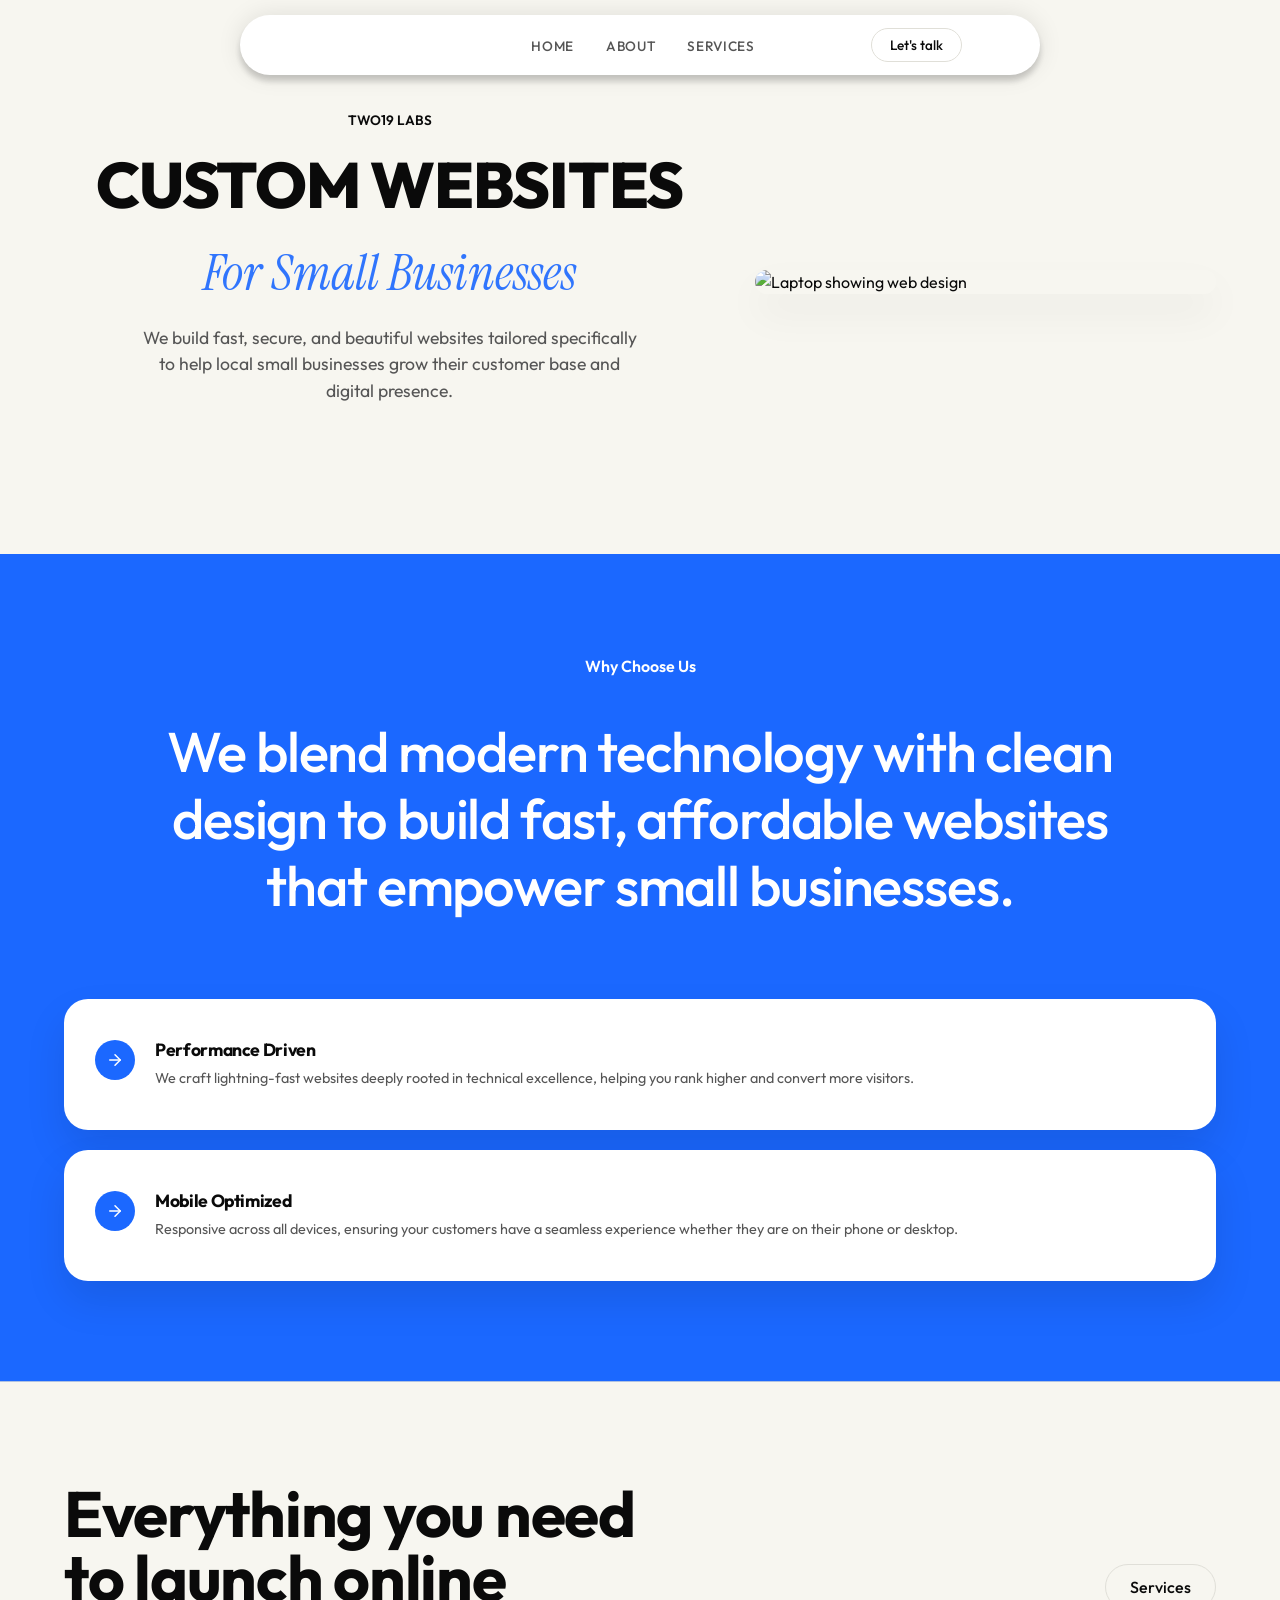
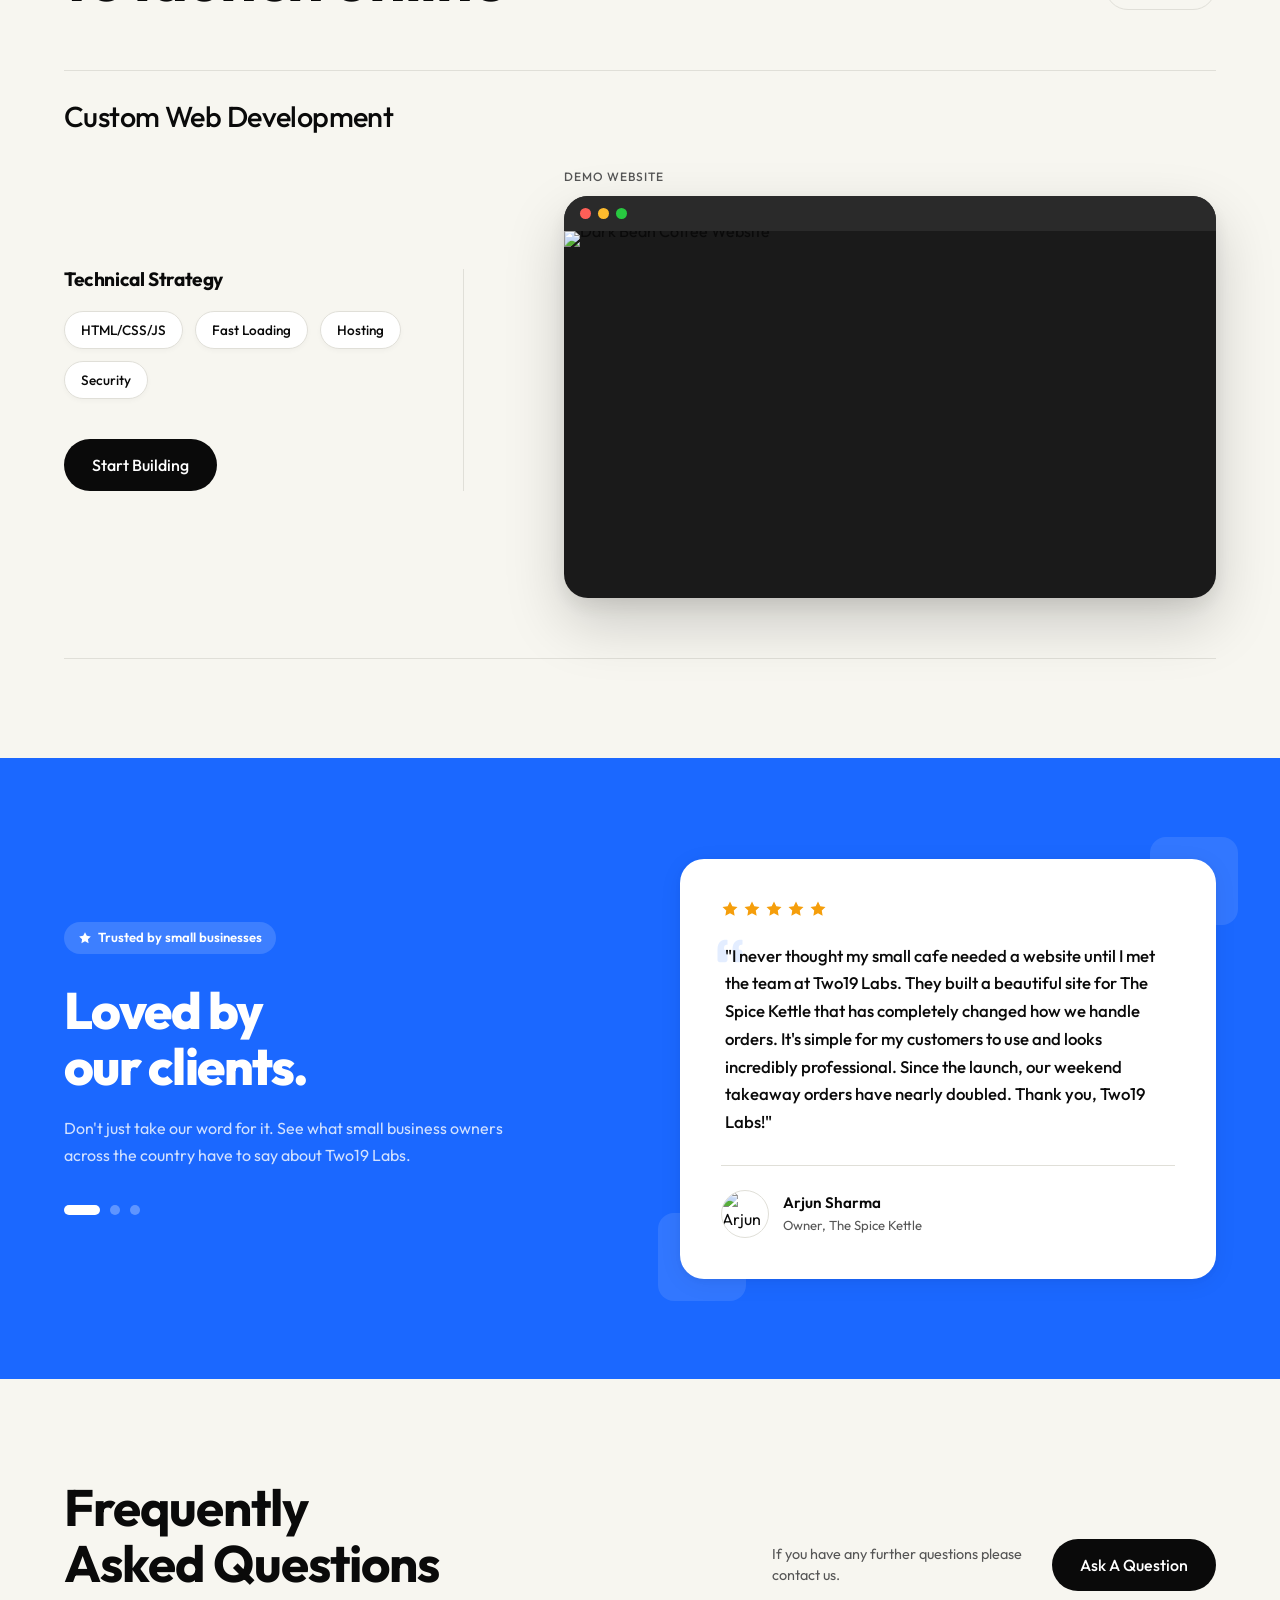
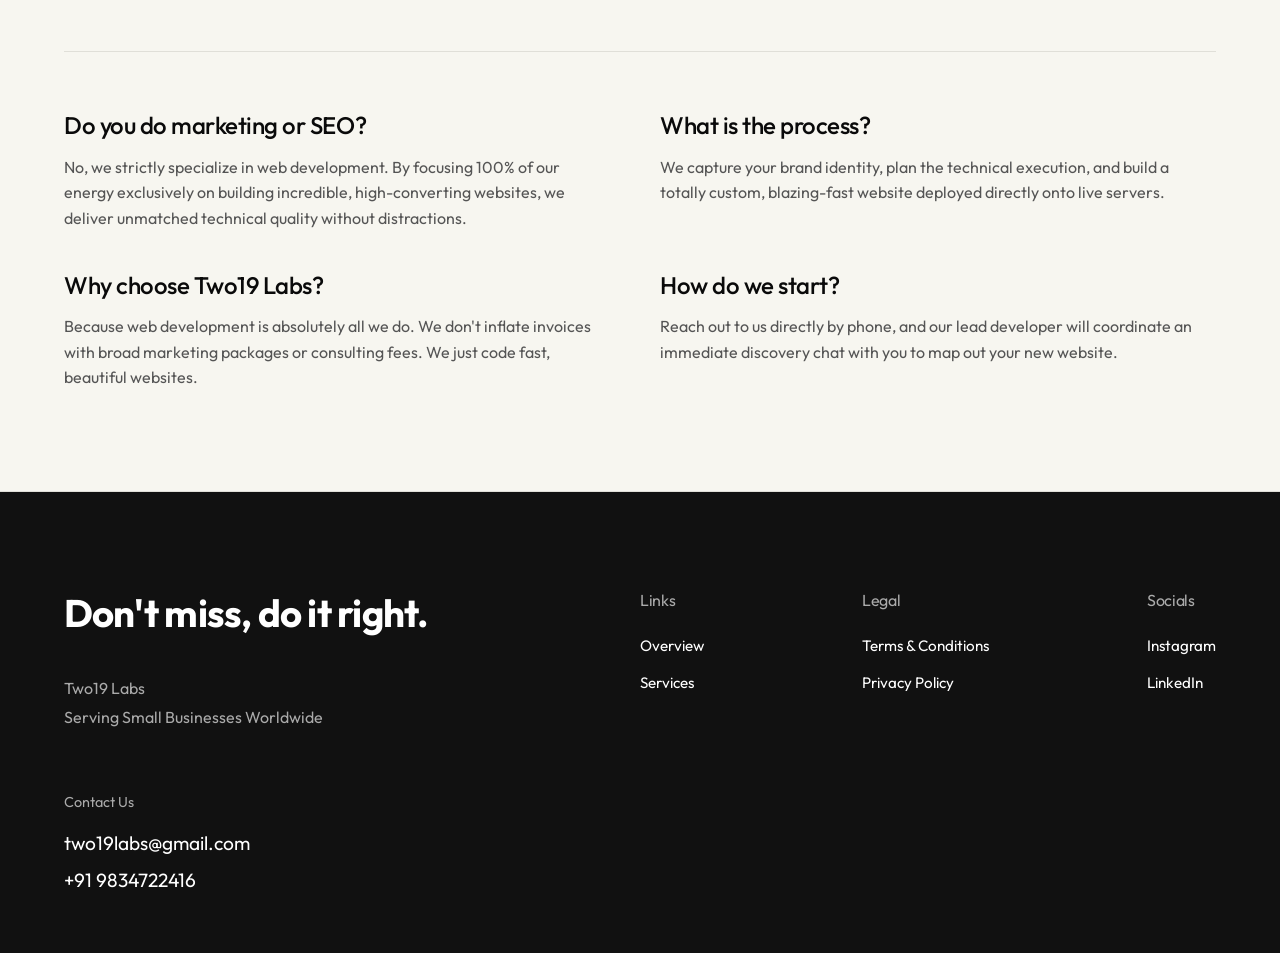
==== index.html @ 49260cd1 "Add files via upload" ====
<!DOCTYPE html>
<html lang="en">
<head>
  <meta charset="UTF-8" />
  <meta name="viewport" content="width=device-width, initial-scale=1.0" />
  <title>Two19 Labs | Web Development for Small Businesses</title>
  <meta name="description" content="We build fast, secure, and beautiful websites specifically tailored to help small businesses grow their digital presence." />
  
  <link rel="preconnect" href="https://fonts.googleapis.com">
  <link rel="preconnect" href="https://fonts.gstatic.com" crossorigin>
  <link href="https://fonts.googleapis.com/css2?family=Instrument+Serif:ital@0;1&family=Inter:wght@400;500;600&family=Outfit:wght@300;400;500;700;800&display=swap" rel="stylesheet">
  
  <link rel="icon" type="image/png" href="images/header.png" />
  <link rel="stylesheet" href="style.css?v=1.2" />
</head>
<body>

  <!-- SVG filter for liquid glass distortion -->
  <svg style="display:none" aria-hidden="true">
    <filter id="glass-distortion" x="0%" y="0%" width="100%" height="100%" filterUnits="objectBoundingBox">
      <feTurbulence type="fractalNoise" baseFrequency="0.001 0.005" numOctaves="1" seed="17" result="turbulence"/>
      <feComponentTransfer in="turbulence" result="mapped">
        <feFuncR type="gamma" amplitude="1" exponent="10" offset="0.5"/>
        <feFuncG type="gamma" amplitude="0" exponent="1" offset="0"/>
        <feFuncB type="gamma" amplitude="0" exponent="1" offset="0.5"/>
      </feComponentTransfer>
      <feGaussianBlur in="turbulence" stdDeviation="3" result="softMap"/>
      <feSpecularLighting in="softMap" surfaceScale="5" specularConstant="1" specularExponent="100" lightingColor="white" result="specLight">
        <fePointLight x="-200" y="-200" z="300"/>
      </feSpecularLighting>
      <feComposite in="specLight" operator="arithmetic" k1="0" k2="1" k3="1" k4="0" result="litImage"/>
      <feDisplacementMap in="SourceGraphic" in2="softMap" scale="200" xChannelSelector="R" yChannelSelector="G"/>
    </filter>
  </svg>

  <nav class="navbar">
    <!-- Liquid glass layers -->
    <div class="glass-blur-layer"></div>
    <div class="glass-tint-layer"></div>
    <div class="glass-highlight-layer"></div>
    <div class="nav-container">
      <a href="#home" class="logo-img-wrap" aria-label="Two19 Labs">
        <img src="images/logo.png" alt="Two19 Labs" class="logo-img" />
      </a>
      <ul class="nav-links">
        <li><a href="#home">HOME</a></li>
        <li><a href="#about">ABOUT</a></li>
        <li><a href="#services">SERVICES</a></li>
      </ul>
      <div class="desktop-cta">
        <a href="tel:9834722416" class="btn btn-outline nav-btn">Let's talk</a>
      </div>
      <button class="hamburger" aria-label="Open menu" aria-expanded="false">
        <span></span><span></span><span></span>
      </button>
    </div>
  </nav>

  <!-- Mobile menu overlay -->
  <div class="mobile-menu" id="mobileMenu">
    <button class="mobile-menu-close" aria-label="Close menu">&times;</button>
    <ul>
      <li><a href="#home">Home</a></li>
      <li><a href="#about">About</a></li>
      <li><a href="#services">Services</a></li>
      <li><a href="tel:9834722416">Let's talk</a></li>
    </ul>
  </div>
  <div class="mobile-menu-backdrop" id="mobileMenuBackdrop"></div>

  <main style="padding-top: 50px;">
    <!-- HERO SECTION -->
    <section class="hero" id="home">
      <div class="hero-left">
        <span class="eyebrow">Two19 Labs</span>
        <h1 class="hero-title">
          <span class="title-bold">Custom Websites</span><br />
          <span class="title-serif">For Small Businesses</span>
        </h1>
        <p class="hero-description">We build fast, secure, and beautiful websites tailored specifically to help local small businesses grow their customer base and digital presence.</p>
      </div>
      <div class="hero-right">
        <div class="hero-image-grid">
          <img src="images/hero_laptop_mockup.png" alt="Laptop showing web design" class="img-top fade-in delay-1" />
        </div>
      </div>
    </section>

    <!-- WHY CHOOSE US -->
    <section class="why-choose-us" id="about">
      <div class="wcu-top">
        <span class="section-label">Why Choose Us</span>
      </div>
      <h2 class="wcu-title fade-in">We blend modern technology with clean design to build fast, affordable websites that empower small businesses.</h2>
      
      <div class="wcu-content">
          <div class="wcu-features">
            <div class="feature-card fade-in delay-2">
              <div class="feature-icon"><svg width="18" height="18" viewBox="0 0 24 24" fill="none" xmlns="http://www.w3.org/2000/svg"><path d="M5 12H19" stroke="white" stroke-width="2" stroke-linecap="round" stroke-linejoin="round"/><path d="M12 5L19 12L12 19" stroke="white" stroke-width="2" stroke-linecap="round" stroke-linejoin="round"/></svg></div>
              <div class="feature-text">
                <h4>Performance Driven</h4>
                <p>We craft lightning-fast websites deeply rooted in technical excellence, helping you rank higher and convert more visitors.</p>
              </div>
            </div>
            <div class="feature-card fade-in delay-3">
              <div class="feature-icon"><svg width="18" height="18" viewBox="0 0 24 24" fill="none" xmlns="http://www.w3.org/2000/svg"><path d="M5 12H19" stroke="white" stroke-width="2" stroke-linecap="round" stroke-linejoin="round"/><path d="M12 5L19 12L12 19" stroke="white" stroke-width="2" stroke-linecap="round" stroke-linejoin="round"/></svg></div>
              <div class="feature-text">
                <h4>Mobile Optimized</h4>
                <p>Responsive across all devices, ensuring your customers have a seamless experience whether they are on their phone or desktop.</p>
              </div>
            </div>
          </div>
        </div>
    </section>

    <!-- SERVICES -->
    <section class="services" id="services">
      <div class="services-header">
        <h2 class="services-title">Everything you need<br>to launch online</h2>
        <a href="#services" class="btn btn-outline">Services</a>
      </div>
      <div class="services-accordion">
        
        <div class="accordion-item active fade-in delay-1">
          <div class="accordion-header">
            <h3>Custom Web Development</h3>
          </div>
          <div class="accordion-content">
            <div class="accordion-details">
              <h4>Technical Strategy</h4>
              <div class="accordion-tags">
                <span class="tag">HTML/CSS/JS</span>
                <span class="tag">Fast Loading</span>
                <span class="tag">Hosting</span>
                <span class="tag">Security</span>
              </div>
              <a href="tel:9834722416" class="btn btn-dark">Start Building</a>
            </div>
            <div class="accordion-image mockup-container">
              <span class="demo-label">Demo Website</span>
              <a href="https://darkbeancoffee.vercel.app" target="_blank" rel="noopener noreferrer" class="mac-mockup-link">
                <div class="mac-mockup">
                  <div class="mac-topbar">
                    <span class="mac-dot red"></span>
                    <span class="mac-dot yellow"></span>
                    <span class="mac-dot green"></span>
                  </div>
                  <div class="mac-screen">
                    <img src="images/dark-bean-screenshot.png" alt="Dark Bean Coffee Website" />
                  </div>
                </div>
              </a>
            </div>
          </div>
        </div>

      </div>
    </section>

    <!-- TESTIMONIALS -->
    <section class="testimonials" id="testimonials">
      <div class="testimonials-inner">
        <!-- Left: heading + dots -->
        <div class="test-left fade-in">
          <span class="test-badge">
            <svg width="14" height="14" viewBox="0 0 24 24" fill="white" xmlns="http://www.w3.org/2000/svg"><path d="M12 2L15.09 8.26L22 9.27L17 14.14L18.18 21.02L12 17.77L5.82 21.02L7 14.14L2 9.27L8.91 8.26L12 2Z"/></svg>
            Trusted by small businesses
          </span>
          <h2 class="test-main-title">Loved by<br>our clients.</h2>
          <p class="test-subtitle">Don't just take our word for it. See what small business owners across the country have to say about Two19 Labs.</p>
          <div class="test-dots" id="testDots"></div>
        </div>
        <!-- Right: animated cards -->
        <div class="test-right">
          <div id="testCards"></div>
          <div class="test-deco test-deco-bl"></div>
          <div class="test-deco test-deco-tr"></div>
        </div>
      </div>
    </section>


    <!-- FAQ -->
    <section class="faq" id="pages">
      <div class="faq-header">
        <h2 class="faq-title">Frequently<br>Asked Questions</h2>
        <div class="faq-right">
          <p>If you have any further questions please contact us.</p>
          <a href="tel:9834722416" class="btn btn-dark">Ask A Question</a>
        </div>
      </div>
      
      <div class="faq-grid">
        <div class="faq-item fade-in delay-1">
          <h4>Do you do marketing or SEO?</h4>
          <p>No, we strictly specialize in web development. By focusing 100% of our energy exclusively on building incredible, high-converting websites, we deliver unmatched technical quality without distractions.</p>
        </div>
        <div class="faq-item fade-in delay-2">
          <h4>What is the process?</h4>
          <p>We capture your brand identity, plan the technical execution, and build a totally custom, blazing-fast website deployed directly onto live servers.</p>
        </div>
        <div class="faq-item fade-in delay-3">
          <h4>Why choose Two19 Labs?</h4>
          <p>Because web development is absolutely all we do. We don't inflate invoices with broad marketing packages or consulting fees. We just code fast, beautiful websites.</p>
        </div>
        <div class="faq-item fade-in delay-4">
          <h4>How do we start?</h4>
          <p>Reach out to us directly by phone, and our lead developer will coordinate an immediate discovery chat with you to map out your new website.</p>
        </div>
      </div>
    </section>

  </main>

  <footer id="contact">
    <div class="footer-container">
      <div class="footer-left">
        <h2>Don't miss, do it right.</h2>
        <address>
          Two19 Labs<br>
          Serving Small Businesses Worldwide
        </address>
        <div class="footer-contact-info">
          <p>Contact Us</p>
          <a href="mailto:two19labs@gmail.com">two19labs@gmail.com</a>
          <a href="tel:+919834722416">+91 9834722416</a>
        </div>
      </div>
      <div class="footer-right">
        <div class="footer-col">
          <h4>Links</h4>
          <ul>
            <li><a href="index.html#home">Overview</a></li>
            <li><a href="index.html#services">Services</a></li>
          </ul>
        </div>
        <div class="footer-col">
          <h4>Legal</h4>
          <ul>
             <li><a href="terms.html">Terms &amp; Conditions</a></li>
             <li><a href="privacy.html">Privacy Policy</a></li>
          </ul>
        </div>
        <div class="footer-col">
          <h4>Socials</h4>
          <ul>
             <li><a href="#">Instagram</a></li>
             <li><a href="#">LinkedIn</a></li>
          </ul>
        </div>
      </div>
    </div>
  </footer>

  <script src="script.js"></script>
</body>
</html>
---- style.css ----
:root {
  --bg-color: #f7f6f0;
  --text-dark: #0a0a0a;
  --text-gray: #555555;
  --accent-blue: #1b68ff;
  --accent-blue-hover: #0d56e0;
  --border-color: #e0dfd8;
  --white: #ffffff;
  
  --font-body: 'Outfit', sans-serif;
  --font-heading: 'Outfit', sans-serif;
  --font-serif: 'Instrument Serif', serif;
  
  --radius-sm: 8px;
  --radius-md: 16px;
  --radius-lg: 24px;
  --radius-pill: 100px;
  
  --transition: all 0.3s cubic-bezier(0.4, 0, 0.2, 1);
}

* { margin: 0; padding: 0; box-sizing: border-box; }

html {
  scroll-behavior: smooth;
  overflow-x: hidden;
}

body {
  font-family: var(--font-body);
  background-color: var(--bg-color);
  color: var(--text-dark);
  line-height: 1.5;
  overflow-x: hidden;
}

/* ================= TYPOGRAPHY ================= */
h1, h2, h3, h4, .title-bold {
  font-family: var(--font-heading);
  font-weight: 700;
  line-height: 1.1;
  letter-spacing: -0.02em;
}
.title-bold { font-weight: 800; }
.title-serif {
  font-family: var(--font-serif);
  font-weight: 400;
  font-style: italic;
  font-size: 1.1em;
  letter-spacing: 0;
  opacity: 0.9;
}

/* ================= LAYOUT ================= */
.container, section, nav {
  max-width: 1400px;
  margin: 0 auto;
  padding: 0 5%;
}
section {
  padding-top: 100px;
  padding-bottom: 100px;
}

/* ================= BUTTONS & PILLS ================= */
a { text-decoration: none; color: inherit; transition: var(--transition); }
button, .btn {
  display: inline-flex;
  align-items: center;
  justify-content: center;
  font-family: var(--font-body);
  font-weight: 500;
  cursor: pointer;
  transition: var(--transition);
  border: none;
  border-radius: var(--radius-pill);
  gap: 8px;
}
.btn-outline {
  border: 1px solid var(--border-color);
  padding: 10px 24px;
  background: transparent;
}
.btn-outline:hover { border-color: var(--text-dark); }

.btn-outline.nav-btn {
  padding: 6px 18px;
  font-size: 0.85rem;
}

.btn-outline-white {
  border: 1px solid rgba(255,255,255,0.3);
  padding: 10px 24px;
  color: var(--white);
  background: transparent;
}
.btn-outline-white:hover { border-color: var(--white); background: rgba(255,255,255,0.1); }

.btn-dark {
  background: var(--text-dark);
  color: var(--white);
  padding: 14px 28px;
}
.btn-dark:hover { background: #333; transform: translateY(-2px); }

.btn-white {
  background: var(--white);
  color: var(--text-dark);
  padding: 16px 32px;
  font-weight: 600;
}
.btn-white:hover { transform: translateY(-2px); box-shadow: 0 10px 20px rgba(0,0,0,0.1); }

.btn-white-pill {
  background: var(--white);
  color: var(--text-dark);
  padding: 8px 20px;
  font-size: 0.85rem;
  border-radius: var(--radius-pill);
  display: inline-block;
  margin-bottom: 20px;
}

.btn-circle {
  width: 120px;
  height: 120px;
  border-radius: 50%;
  background: var(--text-dark);
  color: var(--white);
  text-align: center;
  line-height: 1.2;
  font-family: var(--font-heading);
  font-weight: 600;
  display: flex;
  align-items: center;
  justify-content: center;
  text-transform: uppercase;
  font-size: 0.9rem;
}
.btn-circle:hover { background: var(--accent-blue); transform: scale(1.05); }

.tag {
  display: inline-block;
  padding: 8px 20px;
  border: 1px solid var(--border-color);
  border-radius: var(--radius-pill);
  font-size: 0.85rem;
  color: var(--text-gray);
}
.tag.active {
  background: var(--accent-blue);
  color: var(--white);
  border-color: var(--accent-blue);
}
.btn-small { padding: 6px 16px; font-size: 0.85rem; }
.full-width { width: 100%; }

/* ================= HEADER / NAV ================= */
.navbar {
  position: fixed;
  top: 15px;
  left: 50%;
  transform: translateX(-50%);
  width: 95%;
  max-width: 800px;
  z-index: 100;
  border-radius: var(--radius-pill);
  overflow: hidden;
  box-shadow: 0 6px 6px rgba(0, 0, 0, 0.18), 0 0 24px rgba(0, 0, 0, 0.10);
  transition: box-shadow 0.3s ease, transform 0.3s ease;
}
.navbar:hover {
  box-shadow: 0 10px 14px rgba(0, 0, 0, 0.22), 0 0 30px rgba(0, 0, 0, 0.13);
}

.glass-blur-layer,
.glass-tint-layer,
.glass-highlight-layer { display: none; }

.navbar {
  background: #ffffff;
}

.nav-container {
  position: relative;
  z-index: 3;
  display: flex;
  justify-content: space-between;
  align-items: center;
  height: 60px;
  padding: 0 14px 0 14px;
}
.nav-links {
  display: flex;
  list-style: none;
  gap: 32px;
  flex: 0 0 auto;
  margin: 0 auto;
  white-space: nowrap;
}
.nav-links a {
  font-size: 0.85rem;
  font-weight: 500;
  text-transform: uppercase;
  letter-spacing: 0.05em;
  color: var(--text-gray);
  transition: color 0.3s ease;
}
.nav-links a:hover { color: var(--text-dark); }

.desktop-cta {
  display: flex;
  flex: 0 0 auto;
  align-items: center;
}

/* ---- Logo Image (top-left) ---- */
.logo-img-wrap {
  display: flex;
  align-items: center;
  flex: 0 0 auto;
  text-decoration: none;
}
.logo-img {
  height: 110px;
  width: auto;
  display: block;
  object-fit: contain;
}

/* ---- Text Logo Mark (unused, kept for reference) ---- */
.logo-text-mark {
  display: inline-flex;
  align-items: center;
  gap: 0;
  text-decoration: none;
  font-family: 'Outfit', sans-serif;
  font-size: 1.35rem;
  font-weight: 400;
  letter-spacing: 0em;
  line-height: 1;
  user-select: none;
  flex-shrink: 0;
  transition: opacity 0.2s ease;
}
.logo-text-mark:hover { opacity: 0.75; }

.ltm-bracket {
  color: #111;
  font-weight: 300;
  font-size: 1em;
  opacity: 0.85;
  letter-spacing: 0;
}

.ltm-word {
  color: #0d0d0d;
  font-weight: 500;
  font-size: 1em;
}
.ltm-space-r { margin-right: 0.18em; }
.ltm-space-l { margin-left: 0.18em; }

/* "19" container — needs relative for the dot */
.ltm-num {
  position: relative;
  display: inline-flex;
  align-items: center;
  font-weight: 700;
  font-size: 1em;
  color: #0d0d0d;
}

/* "9" with blue→indigo gradient, matching the original */
.ltm-nine {
  background: linear-gradient(180deg, #40b3ff 0%, #4e72f5 50%, #6040e8 100%);
  -webkit-background-clip: text;
  -webkit-text-fill-color: transparent;
  background-clip: text;
  font-weight: 700;
}

/* Small bright-blue square dot, top-right of the 9 */
.ltm-dot {
  position: absolute;
  top: 0.05em;
  right: -0.42em;
  width: 0.22em;
  height: 0.22em;
  background: #3ab4ff;
  border-radius: 1px;
  display: block;
  flex-shrink: 0;
}

.hamburger {
  display: none;
  background: none;
  border: none;
  cursor: pointer;
  padding: 10px;
  z-index: 10;
}

/* ================= HERO ================= */
.hero {
  display: flex;
  flex-direction: column;
  padding-top: 60px;
}
@media (min-width: 900px) {
  .hero { flex-direction: row; align-items: center; justify-content: space-between; }
  .hero-left { width: 60%; padding-right: 40px; margin-top: 0; display: flex; flex-direction: column; align-items: center; text-align: center; }
  .hero-right { width: 40%; position: relative; }
}
.eyebrow {
  font-family: var(--font-heading);
  text-transform: uppercase;
  font-weight: 600;
  font-size: 0.85rem;
  margin-bottom: 20px;
  display: block;
}
.hero-title {
  display: inline-flex;
  flex-direction: column;
  align-items: center;
  margin-bottom: 25px;
  line-height: 1.05;
}
.hero-title .title-bold {
  font-family: var(--font-heading);
  font-weight: 800;
  font-size: clamp(2.5rem, 5vw, 4.2rem);
  text-transform: uppercase;
  color: var(--text-dark);
}
.hero-title .title-serif {
  font-family: var(--font-serif);
  font-weight: 400;
  font-style: italic;
  font-size: clamp(2rem, 4vw, 3.5rem);
  color: var(--accent-blue);
}
.hero-description {
  font-size: 1.1rem;
  color: var(--text-gray);
  max-width: 500px;
  margin: 0 auto 50px auto;
  text-align: center;
}
.hero-bottom-left {
  position: relative;
}
.hero-tags {
  display: flex;
  flex-wrap: wrap;
  gap: 12px;
  max-width: 500px;
}
.hero-left { position: relative; }
.hero-left .btn-circle {
  position: absolute;
  right: 10%;
  top: 40%;
}
.hero-image-grid {
  display: flex;
  flex-direction: column;
  gap: 20px;
  height: 100%;
}
.hero-image-grid img {
  width: 100%;
  border-radius: var(--radius-lg);
  object-fit: cover;
  box-shadow: 0 20px 40px rgba(0,0,0,0.05);
}

/* ================= WHY CHOOSE US ================= */
.why-choose-us {
  display: flex;
  flex-direction: column;
  background: var(--accent-blue);
  color: var(--white);
  box-shadow: 0 0 0 100vmax var(--accent-blue);
  clip-path: inset(0 -100vmax);
  border-top: none;
}
.wcu-top { margin-bottom: 40px; text-align: center; }
.section-label {
  font-family: var(--font-heading);
  font-weight: 600;
}
.wcu-title {
  font-size: clamp(2rem, 4.5vw, 3.5rem);
  font-family: var(--font-heading);
  font-weight: 500;
  max-width: 1000px;
  margin: 0 auto 80px auto;
  text-align: center;
  line-height: 1.2;
}
.wcu-content {
  display: flex;
  flex-direction: column;
  gap: 40px;
}
@media (min-width: 900px) {
  .wcu-content { display: block; }
  .wcu-features { display: grid; grid-template-columns: 1fr 1fr; gap: 40px; }
}

.wcu-features {
  display: flex;
  flex-direction: column;
  gap: 20px;
}
.feature-card {
  background: var(--white);
  color: var(--text-dark);
  padding: 40px 30px;
  border-radius: var(--radius-lg);
  border: 1px solid transparent;
  display: flex;
  align-items: flex-start;
  gap: 20px;
  box-shadow: 0 20px 40px rgba(0,0,0,0.1);
}
.feature-icon {
  background: var(--accent-blue);
  width: 40px; height: 40px;
  border-radius: 50%;
  display: flex; align-items: center; justify-content: center;
  flex-shrink: 0;
}
.feature-text h4 { font-size: 1.1rem; margin-bottom: 8px; }
.feature-text p { color: var(--text-gray); font-size: 0.9rem; }

/* ================= SERVICES ================= */
.services {
  background: var(--bg-color);
  color: var(--text-dark);
  padding: 100px 5%;
  border-top: 1px solid var(--border-color);
}
.services-header {
  display: flex; justify-content: space-between; align-items: flex-end;
  margin-bottom: 60px;
}
.services-title { font-size: clamp(2.5rem, 5vw, 4rem); line-height: 1; }
.services-accordion {
  border-top: 1px solid var(--border-color);
}
.accordion-item {
  border-bottom: 1px solid var(--border-color);
}
.accordion-header {
  display: flex; justify-content: space-between; align-items: center;
  padding: 30px 0;
  cursor: pointer;
}
.accordion-header h3 { font-size: 1.8rem; font-weight: 500; }
.accordion-content {
  display: none;
  padding-bottom: 90px;
}
.accordion-item.active .accordion-content {
  display: flex;
  flex-direction: column;
  gap: 40px;
  animation: slideDown 0.4s ease-out forwards;
}
/* Custom Web Dev Grid Layout */
@media (min-width: 900px) {
  .accordion-item.active .accordion-content { 
    display: grid !important;
    grid-template-columns: 400px 1fr !important;
    gap: 100px;
    align-items: center;
    padding-bottom: 60px;
  }
  .accordion-details { width: 100%; border-right: 1px solid var(--border-color); padding-right: 40px; }
  .accordion-image { width: 100%; }
  .accordion-image.mockup-container { width: 100%; }
}
.accordion-details h4 { font-size: 1.2rem; margin-bottom: 20px; }
.accordion-tags { display: flex; flex-wrap: wrap; gap: 12px; margin-bottom: 40px; }
.accordion-tags .tag { 
  border-color: var(--border-color); 
  color: var(--text-dark); 
  padding: 8px 16px;
  background: white;
  border-radius: 100px;
  font-weight: 500;
  box-shadow: 0 2px 5px rgba(0,0,0,0.03);
}

.demo-label {
  display: inline-block;
  font-family: 'Outfit', sans-serif;
  font-size: 0.75rem;
  font-weight: 500;
  letter-spacing: 0.08em;
  text-transform: uppercase;
  color: var(--text-gray);
  margin-bottom: 10px;
}

/* Mac Mockup */
.mockup-container {
  width: 100%;
}
.mac-mockup {
  border-radius: var(--radius-lg);
  overflow: hidden;
  box-shadow: 0 25px 60px rgba(0,0,0,0.18), 0 8px 20px rgba(0,0,0,0.08);
  background: #1a1a1a;
  width: 100%;
  max-width: 800px;
}
.mac-topbar {
  display: flex;
  align-items: center;
  gap: 7px;
  padding: 12px 16px;
  background: #2a2a2a;
}
.mac-dot {
  width: 11px;
  height: 11px;
  border-radius: 50%;
}
.mac-dot.red { background: #ff5f57; }
.mac-dot.yellow { background: #febc2e; }
.mac-dot.green { background: #28c840; }
.mac-screen {
  width: 100%;
  line-height: 0;
  aspect-ratio: 16 / 9;
  overflow: hidden;
}
.mac-screen img {
  width: 100%;
  height: 100%;
  display: block;
  object-fit: cover;
  object-position: top center;
  transition: transform 0.6s ease;
}
.mac-mockup-link {
  display: block;
  text-decoration: none;
  width: 100%;
}
.mac-mockup-link:hover .mac-screen img {
  transform: scale(1.03);
}
.mac-mockup-link:hover .mac-mockup {
  box-shadow: 0 30px 70px rgba(0,0,0,0.25), 0 10px 25px rgba(0,0,0,0.12);
}

.accordion-img-caption { flex: 1; font-size: 0.95rem; opacity: 1; line-height: 1.6; }
.accordion-img-caption h5 { font-size: 0.85rem; text-transform: uppercase; letter-spacing: 0.1em; margin-bottom: 10px; color: var(--text-gray); }

/* ================= PROJECTS ================= */
.projects {
  padding-top: 100px;
}
.projects-header {
  display: flex; justify-content: space-between; align-items: flex-end; margin-bottom: 80px;
}
.projects-title { font-size: clamp(2.5rem, 4vw, 3.5rem); text-align: right; }
.project-grid-container {
  display: flex; flex-direction: column; gap: 120px;
}
.project-card {
  display: flex;
  flex-direction: column;
  gap: 40px;
}
@media (min-width: 900px) {
  .project-card { flex-direction: row; align-items: center; gap: 80px; }
  .project-card.reverse { flex-direction: row-reverse; }
}
.project-img-wrapper { position: relative; border-radius: var(--radius-lg); overflow: hidden; flex: 1; aspect-ratio: 4/3;}
.project-card:first-child .project-img-wrapper { aspect-ratio: 1/1; }
.project-img-wrapper img { width: 100%; height: 100%; display: block; object-fit: cover; transition: transform 0.6s ease; }
.project-img-wrapper:hover img { transform: scale(1.05); }

.project-info { flex: 1; max-width: 500px; margin: 0 auto;}
.project-info h3 { font-size: 2.5rem; margin-bottom: 16px; line-height: 1.1; }
.project-info p { color: var(--text-gray); }
.view-project-icon {
  position: absolute; top: 20px; right: 20px;
  background: var(--accent-blue); width: 40px; height: 40px; border-radius: 50%;
  display: flex; align-items: center; justify-content: center;
  opacity: 0; transform: translateY(10px); transition: var(--transition);
}
.project-card:hover .view-project-icon { opacity: 1; transform: translateY(0); }
.project-info { flex: 1; max-width: 400px; }
.project-info h3 { font-size: 2rem; margin-bottom: 16px; line-height: 1.1; }
.project-info p { color: var(--text-gray); }

.center-btn-wrapper { text-align: center; margin-top: 80px; }

/* ================= TESTIMONIALS ================= */
.testimonials {
  background: var(--accent-blue);
  color: var(--white);
  padding: 100px 5%;
  border-top: none;
  box-shadow: 0 0 0 100vmax var(--accent-blue);
  clip-path: inset(0 -100vmax);
}
.testimonials-inner {
  max-width: 1400px;
  margin: 0 auto;
  display: grid;
  grid-template-columns: 1fr;
  gap: 60px;
  align-items: center;
}
@media (min-width: 900px) {
  .testimonials-inner { grid-template-columns: 1fr 1fr; gap: 80px; }
}

/* Left column */
.test-badge {
  display: inline-flex;
  align-items: center;
  gap: 6px;
  padding: 6px 14px;
  background: rgba(255, 255, 255, 0.15);
  color: var(--white);
  border-radius: var(--radius-pill);
  font-size: 0.82rem;
  font-weight: 600;
  margin-bottom: 28px;
}
.test-main-title {
  font-size: clamp(2.2rem, 4vw, 3.2rem);
  font-weight: 800;
  line-height: 1.1;
  letter-spacing: -0.03em;
  margin-bottom: 20px;
}
.test-subtitle {
  font-size: 1rem;
  color: rgba(255,255,255,0.8);
  line-height: 1.7;
  max-width: 460px;
  margin-bottom: 36px;
}
.test-dots {
  display: flex;
  align-items: center;
  gap: 10px;
}
.test-dot {
  height: 10px;
  width: 10px;
  border-radius: var(--radius-pill);
  background: rgba(255, 255, 255, 0.3);
  border: none;
  cursor: pointer;
  transition: width 0.3s ease, background 0.3s ease;
  padding: 0;
}
.test-dot.active {
  width: 36px;
  background: var(--white);
}

/* Right column */
.test-right {
  position: relative;
  min-height: 420px;
}
.test-card {
  position: absolute;
  inset: 0;
  background: var(--white);
  color: var(--text-dark);
  border: 1px solid transparent;
  border-radius: var(--radius-lg);
  padding: 40px;
  display: flex;
  flex-direction: column;
  box-shadow: 0 4px 24px rgba(0,0,0,0.06), 0 1.5px 6px rgba(0,0,0,0.04);
  opacity: 0;
  transform: translateX(50px) scale(0.96);
  transition: opacity 0.5s ease, transform 0.5s ease;
  z-index: 0;
  pointer-events: none;
}
.test-card.active {
  opacity: 1;
  transform: translateX(0) scale(1);
  z-index: 10;
  pointer-events: auto;
}
.test-stars {
  display: flex;
  gap: 4px;
  margin-bottom: 24px;
}
.test-star {
  width: 18px;
  height: 18px;
  fill: #f59e0b;
  color: #f59e0b;
}
.test-quote-body {
  position: relative;
  flex: 1;
  padding-left: 4px;
  margin-bottom: 28px;
}
.test-quote-icon {
  position: absolute;
  top: -6px;
  left: -6px;
  width: 30px;
  height: 30px;
  fill: rgba(27,104,255,0.12);
  transform: rotate(180deg);
}
.test-quote-text {
  font-size: 1.05rem;
  font-weight: 500;
  line-height: 1.65;
  position: relative;
  z-index: 1;
}
.test-hr {
  height: 1px;
  background: var(--border-color);
  border: none;
  margin-bottom: 24px;
}
.test-author {
  display: flex;
  align-items: center;
  gap: 14px;
}
.test-avatar {
  width: 48px;
  height: 48px;
  border-radius: 50%;
  object-fit: cover;
  border: 1px solid var(--border-color);
  flex-shrink: 0;
}
.test-author-name {
  font-weight: 600;
  font-size: 0.95rem;
  margin-bottom: 2px;
}
.test-author-role {
  font-size: 0.82rem;
  color: var(--text-gray);
}

/* Decorative corner squares */
.test-deco {
  position: absolute;
  width: 88px;
  height: 88px;
  border-radius: var(--radius-md);
  background: rgba(255,255,255,0.1);
  z-index: -1;
}
.test-deco-bl { bottom: -22px; left: -22px; }
.test-deco-tr { top: -22px; right: -22px; }

/* ================= PRICING ================= */
.pricing { padding-top: 100px; border-top: 1px solid var(--border-color); }
.pricing-grid {
  display: grid; grid-template-columns: 1fr; gap: 30px;
}
@media (min-width: 900px) { .pricing-grid { grid-template-columns: repeat(3, 1fr); } }
.price-card {
  background: var(--white);
  border: 1px solid var(--border-color);
  padding: 50px 30px;
  border-radius: var(--radius-lg);
  display: flex; flex-direction: column; transition: var(--transition);
  text-align: center;
}
.price-card:hover { transform: translateY(-10px); box-shadow: 0 20px 40px rgba(0,0,0,0.05); border-color: transparent; }
.icon-circle {
  width: 56px; height: 56px; border-radius: 50%; margin: 0 auto 24px auto;
  display: flex; align-items: center; justify-content: center;
}
.icon-circle svg { width: 24px; height: 24px; }
.price-card:nth-child(1) .icon-circle { background: var(--accent-blue); }
.price-card .outline { background: transparent; border: 1px solid var(--border-color); }

.price-card h3 { font-size: 1.5rem; margin-bottom: 10px; }
.price-card p { color: var(--text-gray); font-size: 0.9rem; margin-bottom: 30px; }
.price { margin-bottom: 30px; }
.amount { font-size: 2.5rem; font-weight: 700; font-family: var(--font-heading); }
.period { color: var(--text-gray); }

.features-list { list-style: none; margin: 40px auto 0 auto; display: flex; flex-direction: column; gap: 16px; text-align: left; width: max-content; max-width: 100%; }
.features-list li { display: flex; align-items: center; gap: 12px; font-size: 0.95rem; }
.features-list .muted { color: #aaa; text-decoration: line-through; }

/* ================= FAQ ================= */
.faq { padding-top: 100px; border-bottom: 1px solid var(--border-color); padding-bottom: 100px; }
.faq-header { display: flex; justify-content: space-between; align-items: flex-end; margin-bottom: 60px; flex-wrap: wrap; gap: 30px; }
.faq-title { font-size: clamp(2.5rem, 4vw, 3.5rem); line-height: 1.1; }
.faq-right { display: flex; align-items: center; gap: 30px; }
.faq-right p { color: var(--text-gray); max-width: 250px; font-size: 0.9rem; }
.faq-grid {
  display: grid; grid-template-columns: 1fr; gap: 40px;
  border-top: 1px solid var(--border-color); padding-top: 60px;
}
@media (min-width: 900px) { .faq-grid { grid-template-columns: repeat(2, 1fr); } }
.faq-item { padding-right: 20px; cursor: pointer; }
.faq-item h4 { font-size: 1.5rem; margin-bottom: 16px; font-family: var(--font-heading); font-weight: 500; transition: color 0.3s; }
.faq-item:hover h4 { color: var(--accent-blue); }
.faq-item p { color: var(--text-gray); line-height: 1.6; }

/* ================= FOOTER ================= */
footer {
  background: #111; color: var(--white);
  padding: 100px 5% 50px 5%; margin: 0;
}
.footer-container { max-width: 1400px; margin: 0 auto; display: flex; flex-direction: column; gap: 60px; }
@media (min-width: 900px) {
  .footer-container { flex-direction: row; justify-content: space-between; }
  .footer-left { width: 40%; }
  .footer-right { width: 50%; display: flex; justify-content: space-between; }
}
.footer-left h2 { font-size: clamp(2rem, 3vw, 2.5rem); margin-bottom: 40px; }
.footer-left address { color: #aaa; font-style: normal; line-height: 1.8; margin-bottom: 60px; }
.footer-contact-info p { color: #aaa; margin-bottom: 16px; font-size: 0.9rem; }
.footer-contact-info a {
  display: block;
  color: var(--white);
  font-size: 1.2rem;
  font-family: var(--font-heading);
  text-decoration: none;
  margin-bottom: 8px;
  transition: color 0.3s;
}
.footer-contact-info a:hover {
  color: var(--accent-blue);
}

.footer-col h4 { font-size: 1rem; margin-bottom: 24px; color: #aaa; font-weight: 400; }
.footer-col ul { list-style: none; display: flex; flex-direction: column; gap: 12px; }
.footer-col a { color: var(--white); font-size: 0.95rem; }
.footer-col a:hover { color: var(--accent-blue); text-decoration: none; }
.footer-social { display: flex; flex-direction: column; gap: 12px; margin-top: auto;}
.footer-social a { color: var(--white); font-size: 0.95rem; }

/* ================= ANIMATIONS ================= */
.fade-in {
  opacity: 0; transform: translateY(30px);
  transition: opacity 0.8s ease-out, transform 0.8s ease-out;
}
.fade-in.visible { opacity: 1; transform: translateY(0); }
.delay-1 { transition-delay: 0.1s; }
.delay-2 { transition-delay: 0.2s; }
.delay-3 { transition-delay: 0.3s; }
.delay-4 { transition-delay: 0.4s; }

@keyframes slideDown {
  from { opacity: 0; transform: translateY(-10px); }
  to { opacity: 1; transform: translateY(0); }
}

@keyframes pulse {
  0% { box-shadow: 0 0 0 0 rgba(27, 28, 252, 0.4); }
  70% { box-shadow: 0 0 0 15px rgba(27, 28, 252, 0); }
  100% { box-shadow: 0 0 0 0 rgba(27, 28, 252, 0); }
}
.animate-pulse:hover { animation: pulse 1.5s infinite; }

/* ================= HAMBURGER MENU ================= */
.hamburger {
  display: none;
  flex-direction: column;
  justify-content: center;
  align-items: center;
  gap: 5px;
  width: 36px;
  height: 36px;
  background: transparent;
  border: none;
  cursor: pointer;
  padding: 0;
  border-radius: var(--radius-sm);
}
.hamburger span {
  display: block;
  width: 20px;
  height: 2px;
  background: var(--text-dark);
  border-radius: 2px;
  transition: opacity 0.2s ease, transform 0.2s ease;
}
.hamburger.open span:nth-child(1) { transform: translateY(7px) rotate(45deg); }
.hamburger.open span:nth-child(2) { opacity: 0; }
.hamburger.open span:nth-child(3) { transform: translateY(-7px) rotate(-45deg); }

.mobile-menu {
  display: none;
  position: fixed;
  top: 0; left: 0; right: 0;
  background: var(--white);
  z-index: 200;
  padding: 80px 8% 50px 8%;
  flex-direction: column;
  gap: 0;
  border-bottom: 1px solid var(--border-color);
  box-shadow: 0 10px 40px rgba(0,0,0,0.08);
  transform: translateY(-100%);
  transition: transform 0.35s cubic-bezier(0.4, 0, 0.2, 1);
}
.mobile-menu.open {
  display: flex;
  transform: translateY(0);
}
.mobile-menu ul {
  list-style: none;
  display: flex;
  flex-direction: column;
  gap: 0;
}
.mobile-menu ul li {
  border-bottom: 1px solid var(--border-color);
}
.mobile-menu ul li:first-child {
  border-top: 1px solid var(--border-color);
}
.mobile-menu ul a {
  display: block;
  padding: 20px 0;
  font-size: 1.3rem;
  font-weight: 600;
  font-family: var(--font-heading);
  letter-spacing: -0.01em;
  color: var(--text-dark);
}
.mobile-menu ul li:last-child a {
  color: var(--accent-blue);
}
.mobile-menu-close {
  position: absolute;
  top: 20px; right: 24px;
  background: transparent;
  border: none;
  font-size: 2rem;
  line-height: 1;
  cursor: pointer;
  color: var(--text-gray);
  padding: 4px;
}
.mobile-menu-backdrop {
  display: none;
  position: fixed;
  inset: 0;
  background: rgba(0,0,0,0.2);
  z-index: 150;
}
.mobile-menu-backdrop.open { display: block; }

/* ================= MOBILE OPTIMIZATION ================= */
@media (max-width: 768px) {
  .nav-links { display: none; }
  .hamburger { display: flex; }
  .logo-text-mark { font-size: 1rem; margin-left: 10px; }
  .navbar { width: 92%; top: 12px; }

  section { padding-top: 70px; padding-bottom: 70px; }

  /* Hero */
  .hero { padding-top: 40px; }
  .hero-left {
    display: flex;
    flex-direction: column;
    align-items: center;
    text-align: center;
    width: 100%;
  }
  .hero-description { text-align: center; }
  .hero-description { text-align: center; }
  .hero-title .title-bold { font-size: clamp(2rem, 9vw, 2.6rem); }
  .hero-title .title-serif { font-size: clamp(1.7rem, 7.5vw, 2.1rem); margin-left: 0; }
  .hero-description { font-size: 0.95rem; margin-bottom: 30px; }
  .hero-right { width: 100%; max-width: 100%; }
  .hero-image-grid { width: 100%; }
  .hero-image-grid img { border-radius: var(--radius-md); max-width: 100%; }

  /* Why Choose Us */
  .wcu-title { font-size: clamp(1.5rem, 6vw, 2rem); margin-bottom: 40px; }
  .feature-card { padding: 28px 20px; }

  /* Services */
  .services { padding: 70px 5%; }
  .services-header {
    flex-direction: column;
    align-items: flex-start;
    gap: 16px;
    margin-bottom: 32px;
  }
  .services-header .btn-outline { display: none; }
  .services-title { font-size: clamp(1.8rem, 7vw, 2.2rem); }
  .accordion-header { padding: 18px 0; }
  .accordion-header h3 { font-size: 1.15rem; }
  .accordion-item.active .accordion-content { gap: 24px; }
  .accordion-details h4 { font-size: 1rem; margin-bottom: 14px; }
  .accordion-image { width: 100%; overflow: hidden; }
  .accordion-image img { width: 100%; max-height: 180px; }
  .mac-mockup { width: 100%; }
  .accordion-img-caption { display: none; }
  .accordion-content { padding-bottom: 32px; }

  /* Projects */
  .projects-header {
    flex-direction: column;
    align-items: flex-start;
    gap: 12px;
    margin-bottom: 50px;
  }
  .projects-title { text-align: left; font-size: clamp(2rem, 8vw, 2.8rem); }
  .project-grid-container { gap: 60px; }
  .project-info h3 { font-size: 1.7rem; }
  .center-btn-wrapper { margin-top: 50px; }

  /* Testimonials */
  .test-main-title { font-size: clamp(2rem, 8vw, 2.5rem); }
  .test-right { min-height: 460px; overflow: hidden; }
  .test-deco { display: none; }
  .test-card { padding: 28px; }

  /* Pricing */
  .pricing-grid { gap: 20px; }
  .price-card { padding: 36px 20px; }
  .amount { font-size: 2.2rem; }
  .features-list { width: 100%; max-width: 100%; }

  /* FAQ */
  .faq-header {
    flex-direction: column;
    align-items: flex-start;
    gap: 24px;
    margin-bottom: 40px;
  }
  .faq-title { font-size: clamp(2rem, 8vw, 2.5rem); }
  .faq-right { flex-direction: column; align-items: flex-start; gap: 16px; }
  .faq-right p { max-width: 100%; }

  /* Footer */
  footer { padding: 60px 5% 40px 5%; }
  .footer-container { gap: 48px; }
  .footer-left h2 { font-size: clamp(1.6rem, 6vw, 2rem); margin-bottom: 24px; }
  .footer-left address { margin-bottom: 32px; }
  .footer-right { display: flex; flex-direction: row; flex-wrap: wrap; gap: 36px 24px; }
  .footer-col { min-width: 120px; }
}
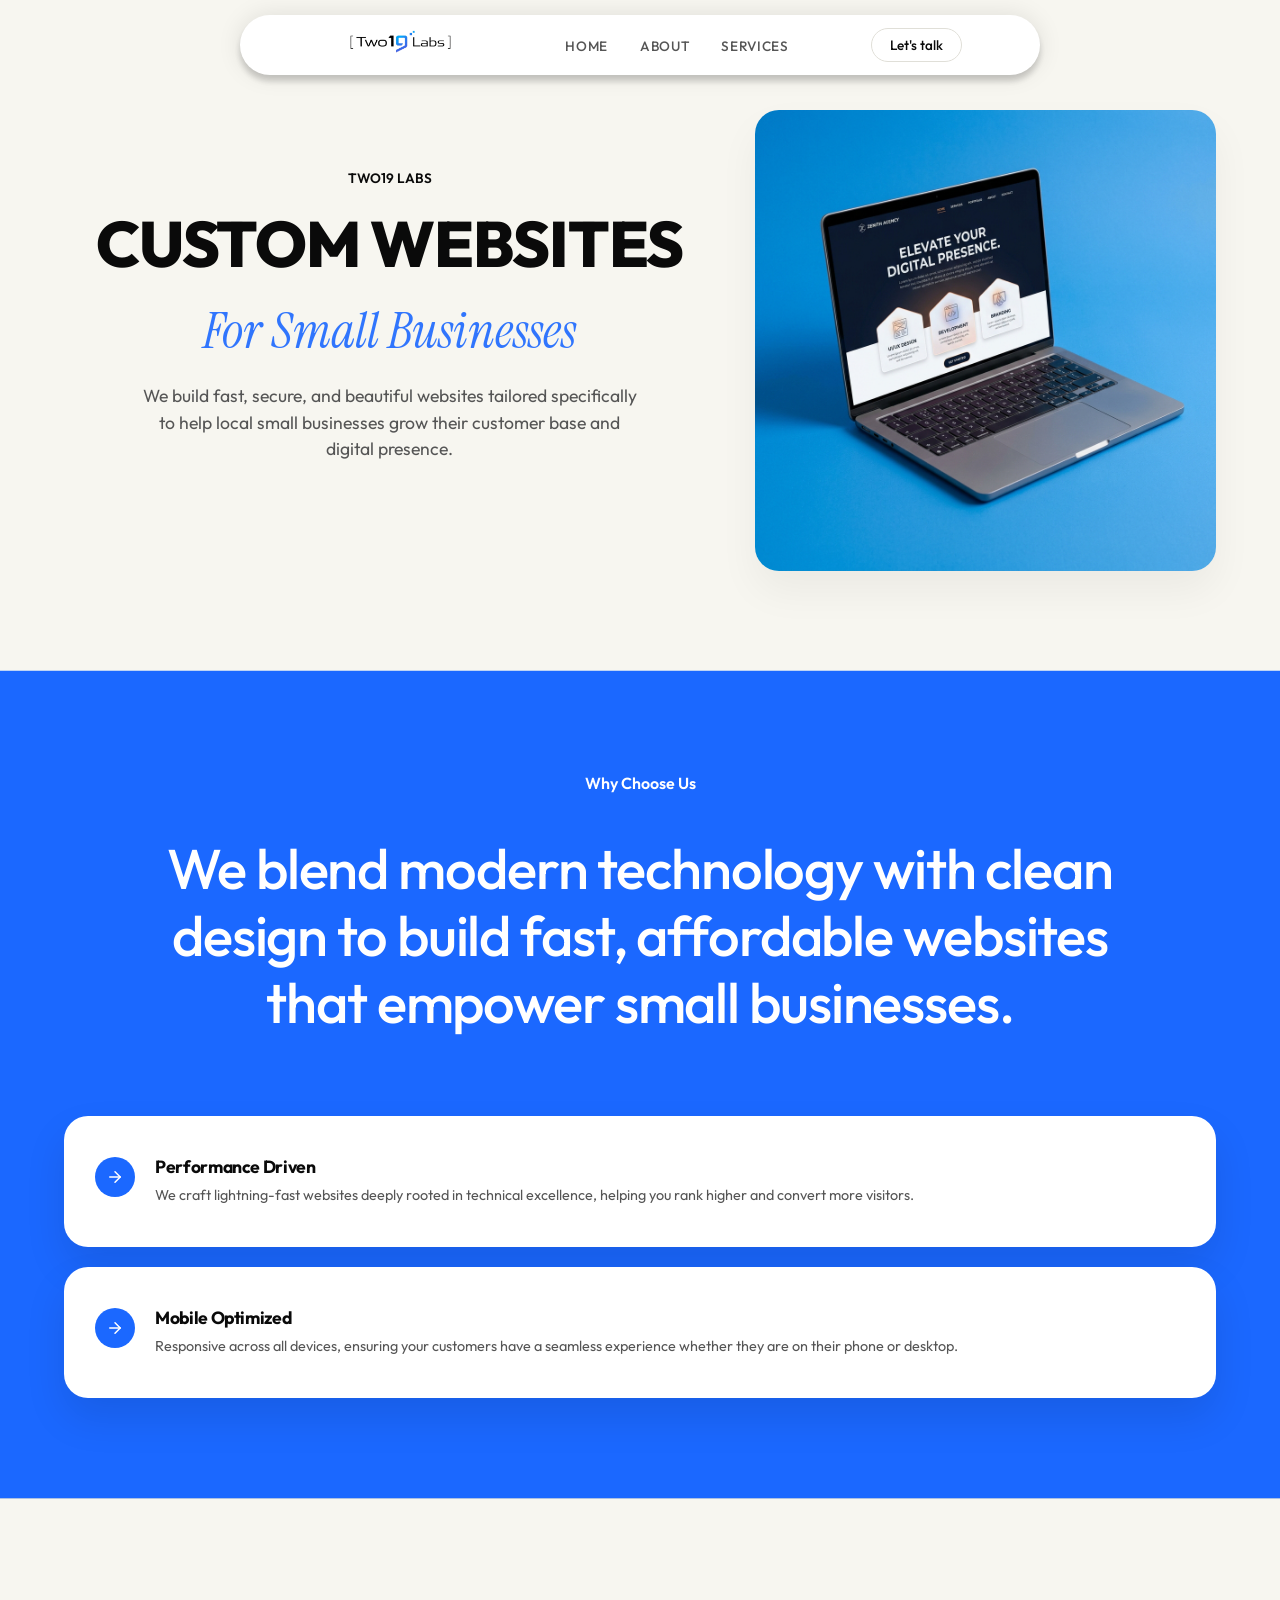
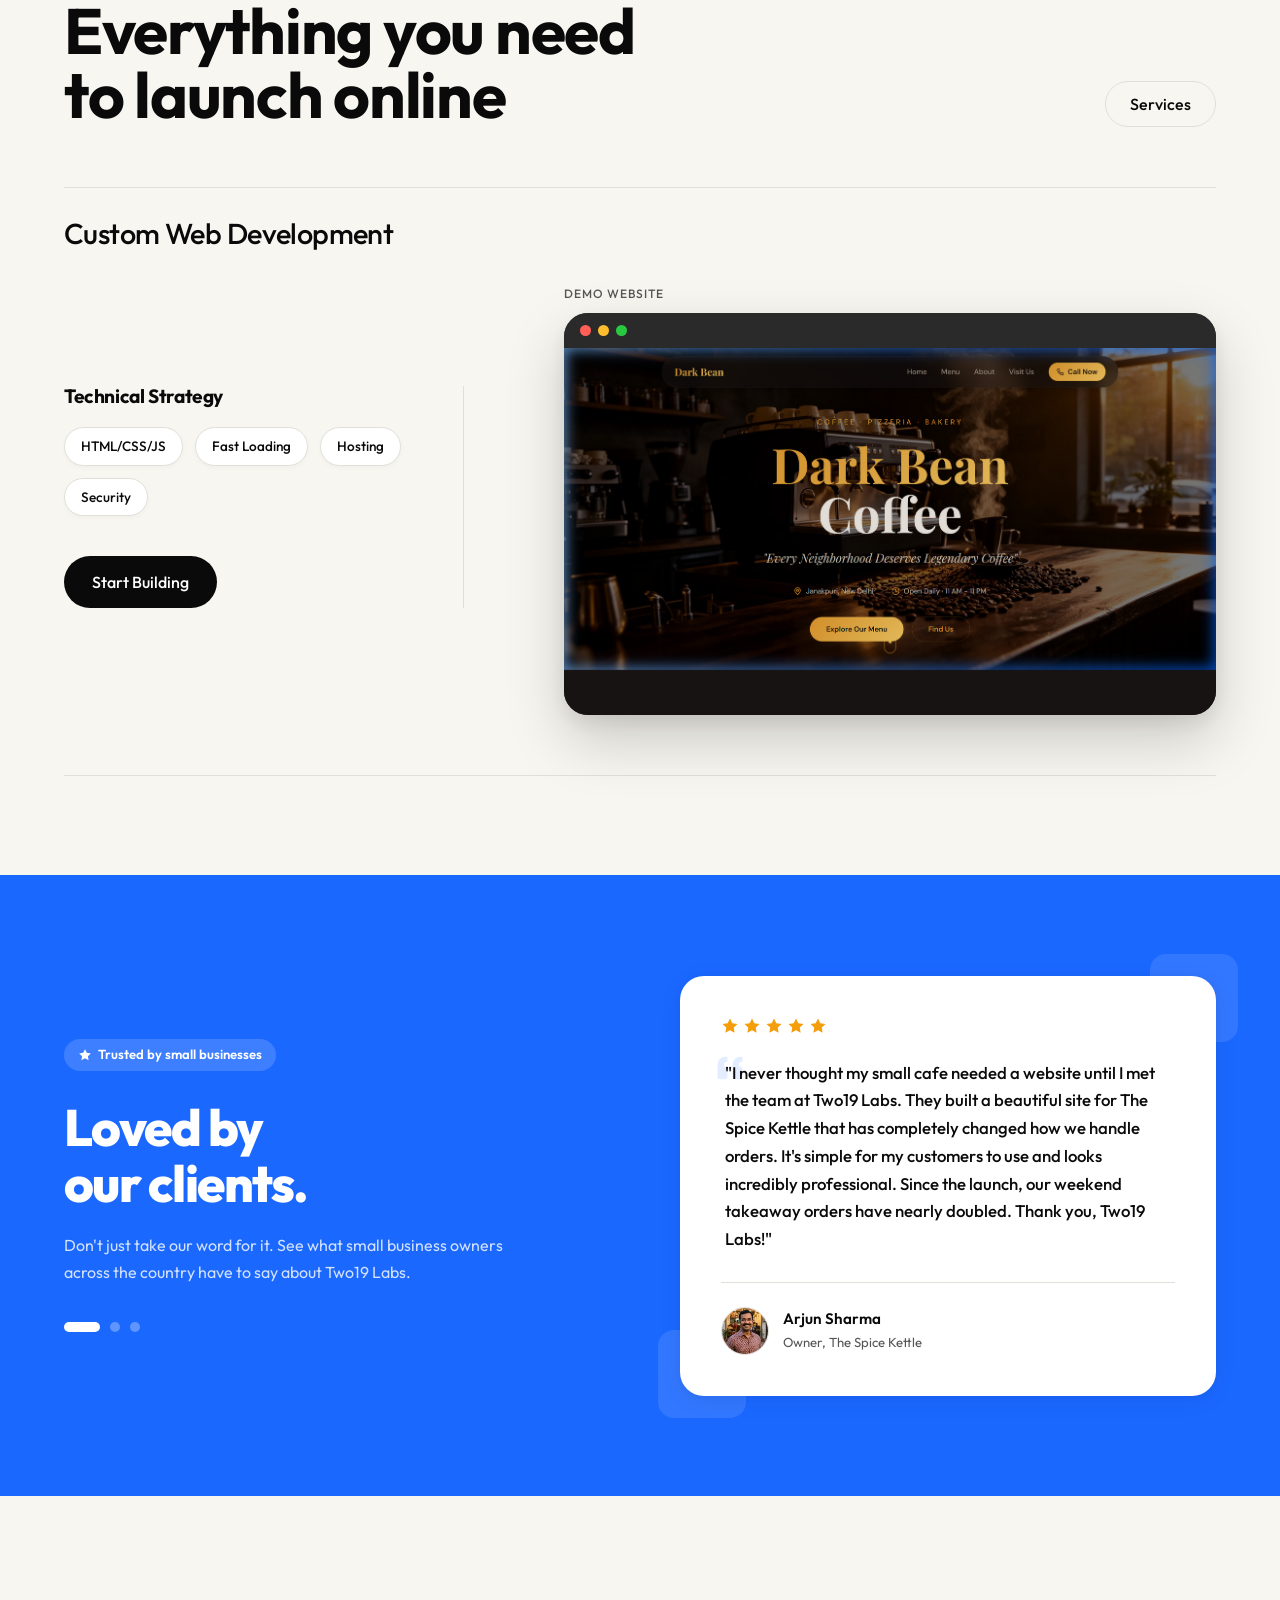
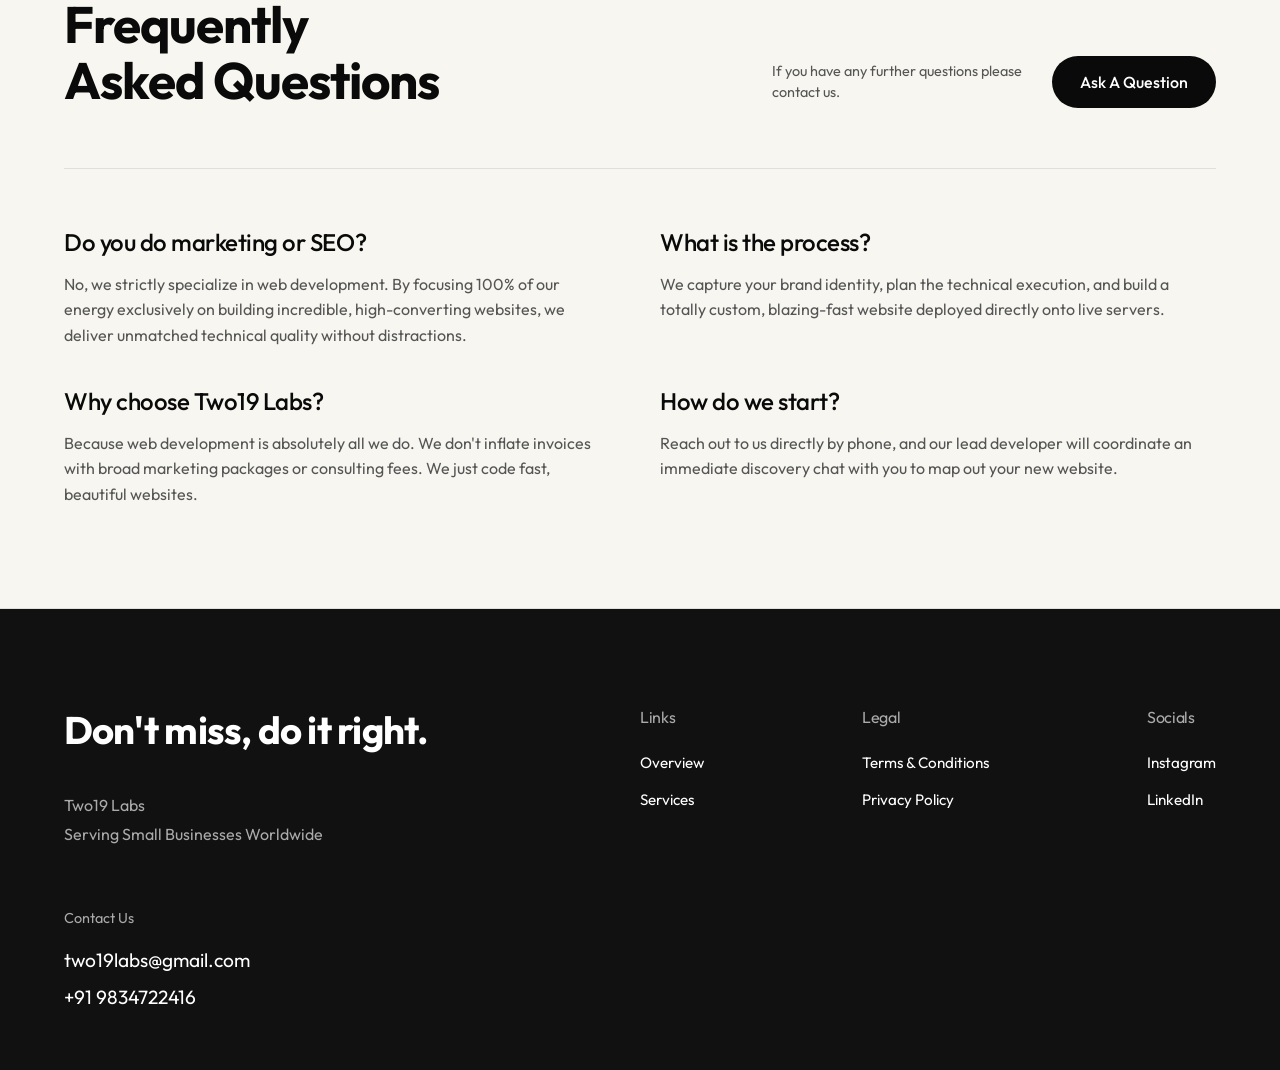
==== commit 54dfa936: "Add files via upload" ====
--- a/index.html
+++ b/index.html
@@ -10,7 +10,7 @@
   <link rel="preconnect" href="https://fonts.gstatic.com" crossorigin>
   <link href="https://fonts.googleapis.com/css2?family=Instrument+Serif:ital@0;1&family=Inter:wght@400;500;600&family=Outfit:wght@300;400;500;700;800&display=swap" rel="stylesheet">
   
-  <link rel="icon" type="image/png" href="images/header.png" />
+  <link rel="icon" type="image/png" href="header.png" />
   <link rel="stylesheet" href="style.css?v=1.2" />
 </head>
 <body>
@@ -40,7 +40,7 @@
     <div class="glass-highlight-layer"></div>
     <div class="nav-container">
       <a href="#home" class="logo-img-wrap" aria-label="Two19 Labs">
-        <img src="images/logo.png" alt="Two19 Labs" class="logo-img" />
+        <img src="logo.png" alt="Two19 Labs" class="logo-img" />
       </a>
       <ul class="nav-links">
         <li><a href="#home">HOME</a></li>
@@ -81,7 +81,7 @@
       </div>
       <div class="hero-right">
         <div class="hero-image-grid">
-          <img src="images/hero_laptop_mockup.png" alt="Laptop showing web design" class="img-top fade-in delay-1" />
+          <img src="hero_laptop_mockup.png" alt="Laptop showing web design" class="img-top fade-in delay-1" />
         </div>
       </div>
     </section>
@@ -146,7 +146,7 @@
                     <span class="mac-dot green"></span>
                   </div>
                   <div class="mac-screen">
-                    <img src="images/dark-bean-screenshot.png" alt="Dark Bean Coffee Website" />
+                    <img src="dark-bean-screenshot.png" alt="Dark Bean Coffee Website" />
                   </div>
                 </div>
               </a>
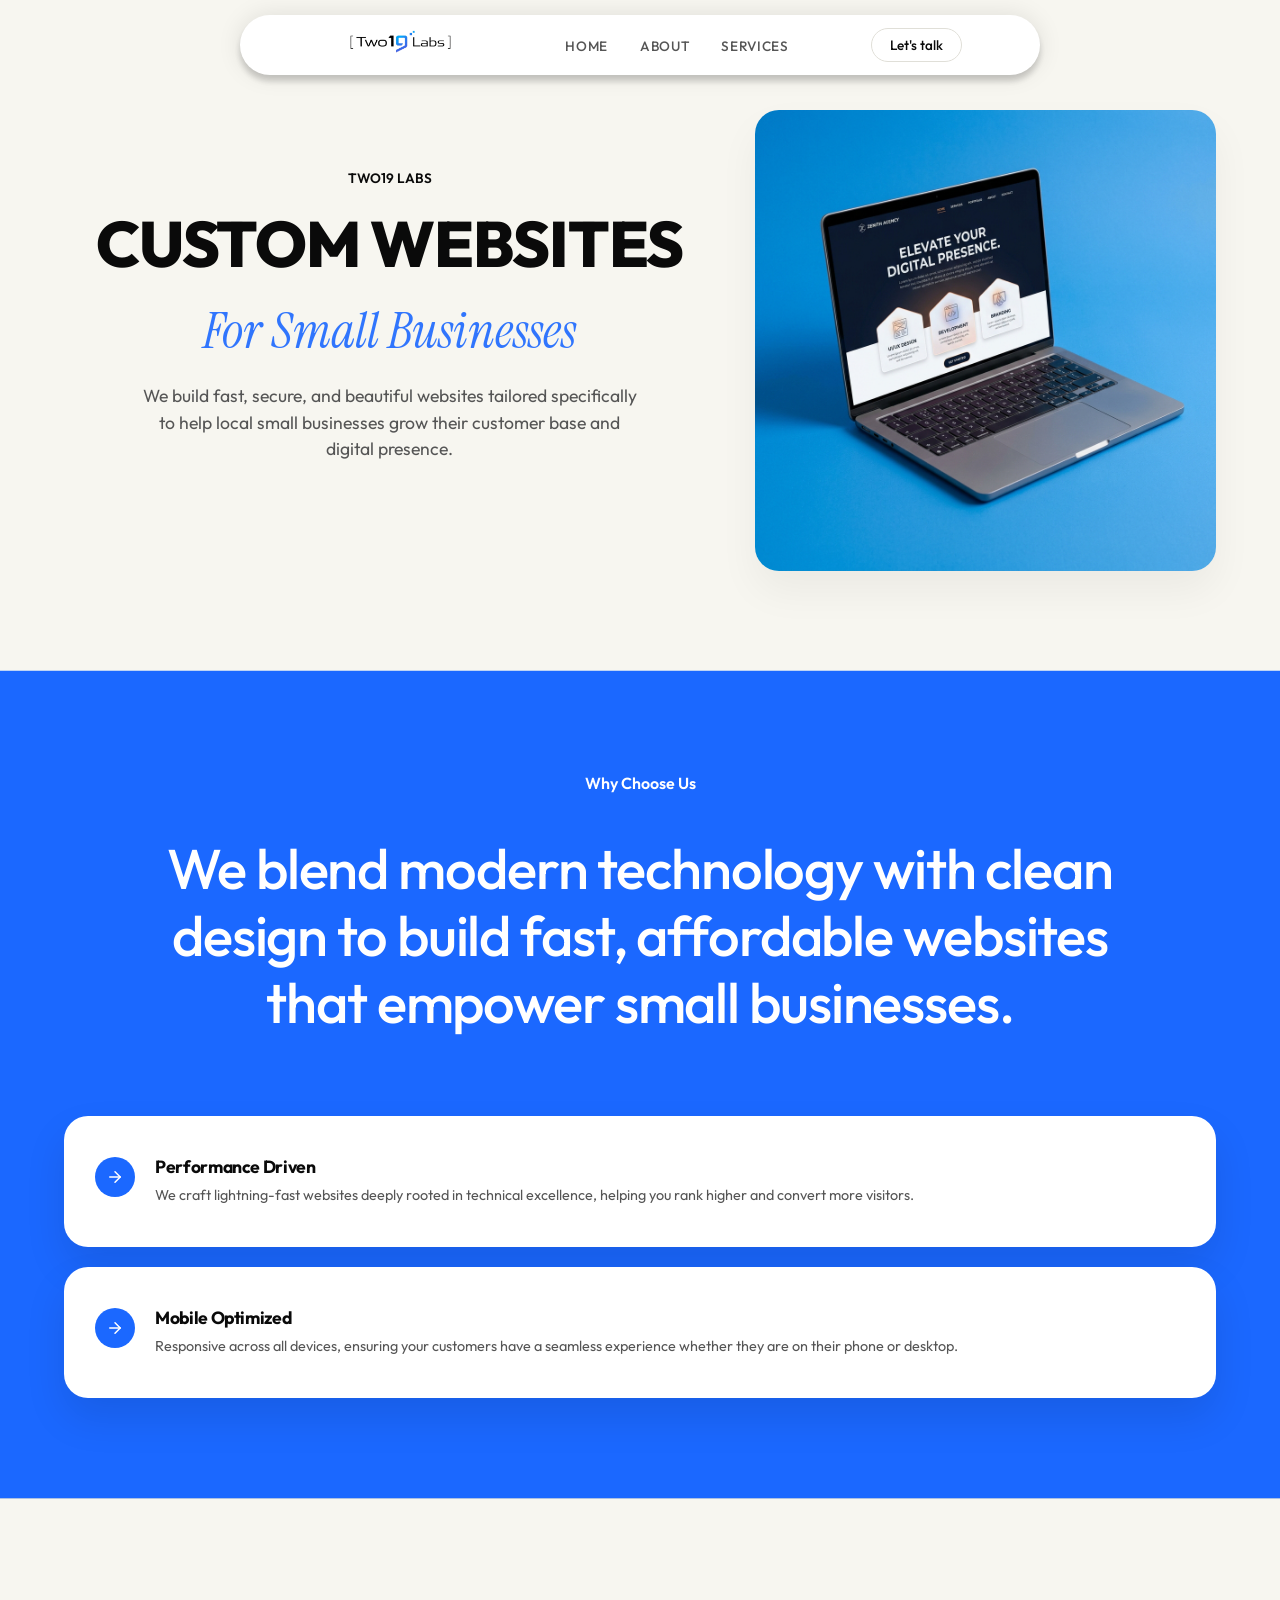
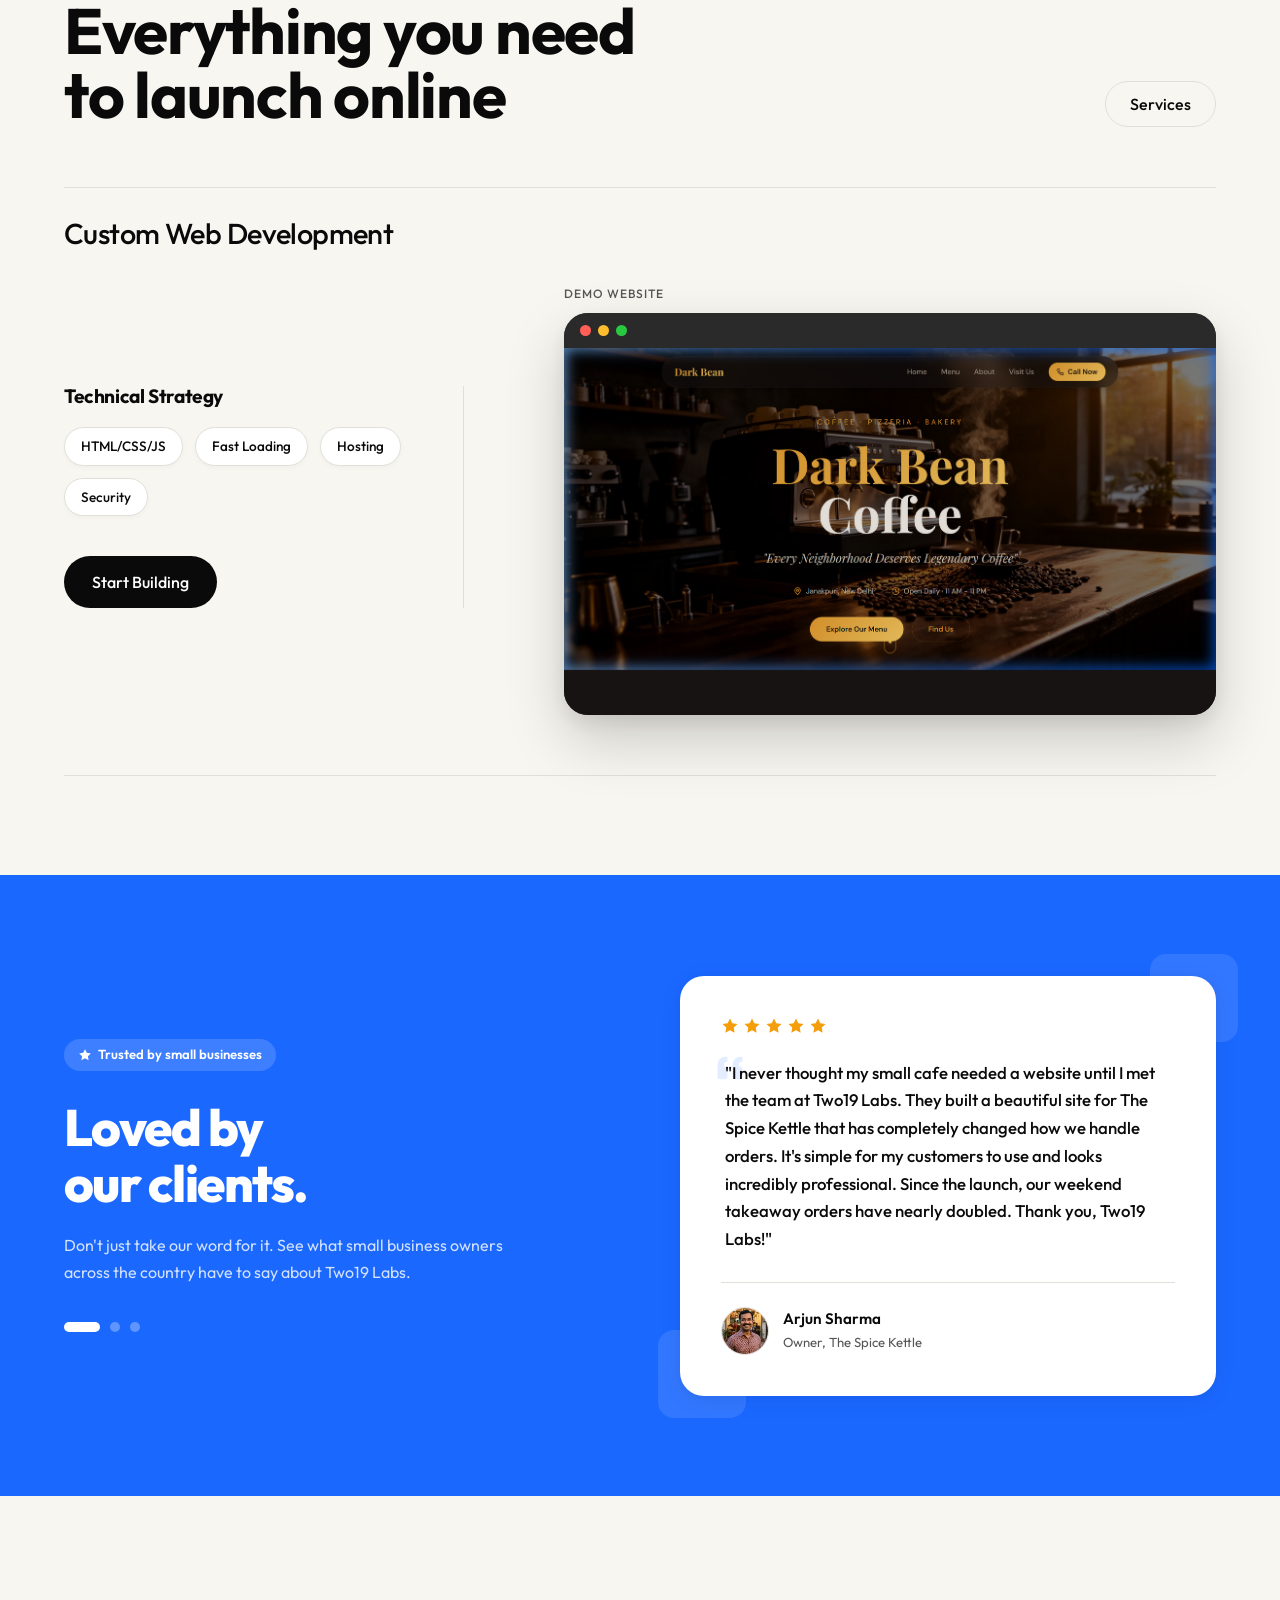
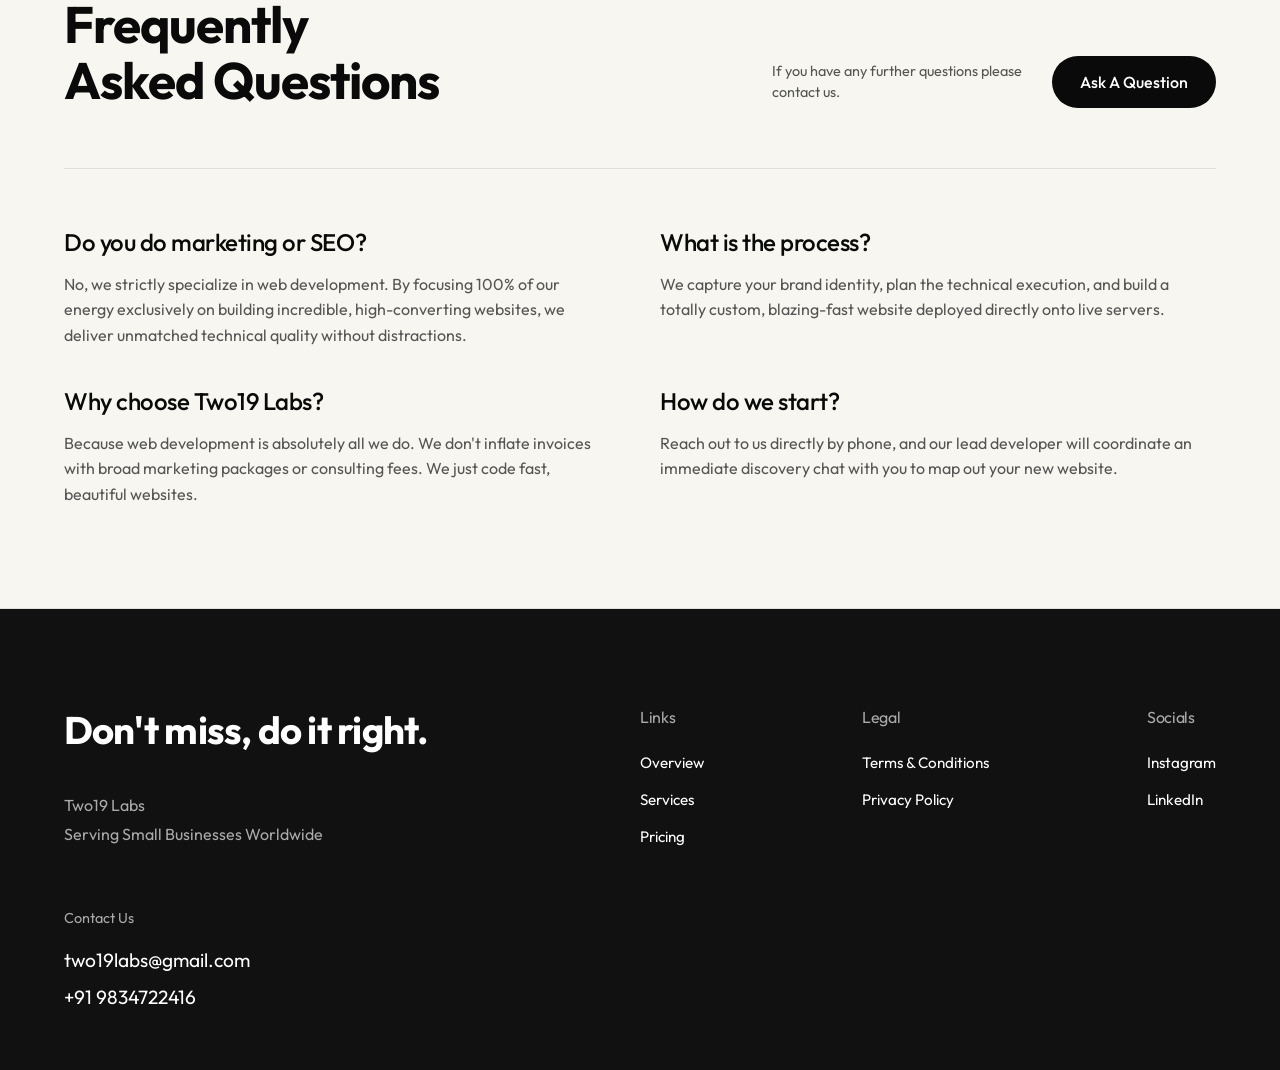
==== commit 7f8cc177: "Add Pricing link to footer Links section" ====
--- a/index.html
+++ b/index.html
@@ -232,6 +232,7 @@
           <ul>
             <li><a href="index.html#home">Overview</a></li>
             <li><a href="index.html#services">Services</a></li>
+            <li><a href="index.html#pricing">Pricing</a></li>
           </ul>
         </div>
         <div class="footer-col">
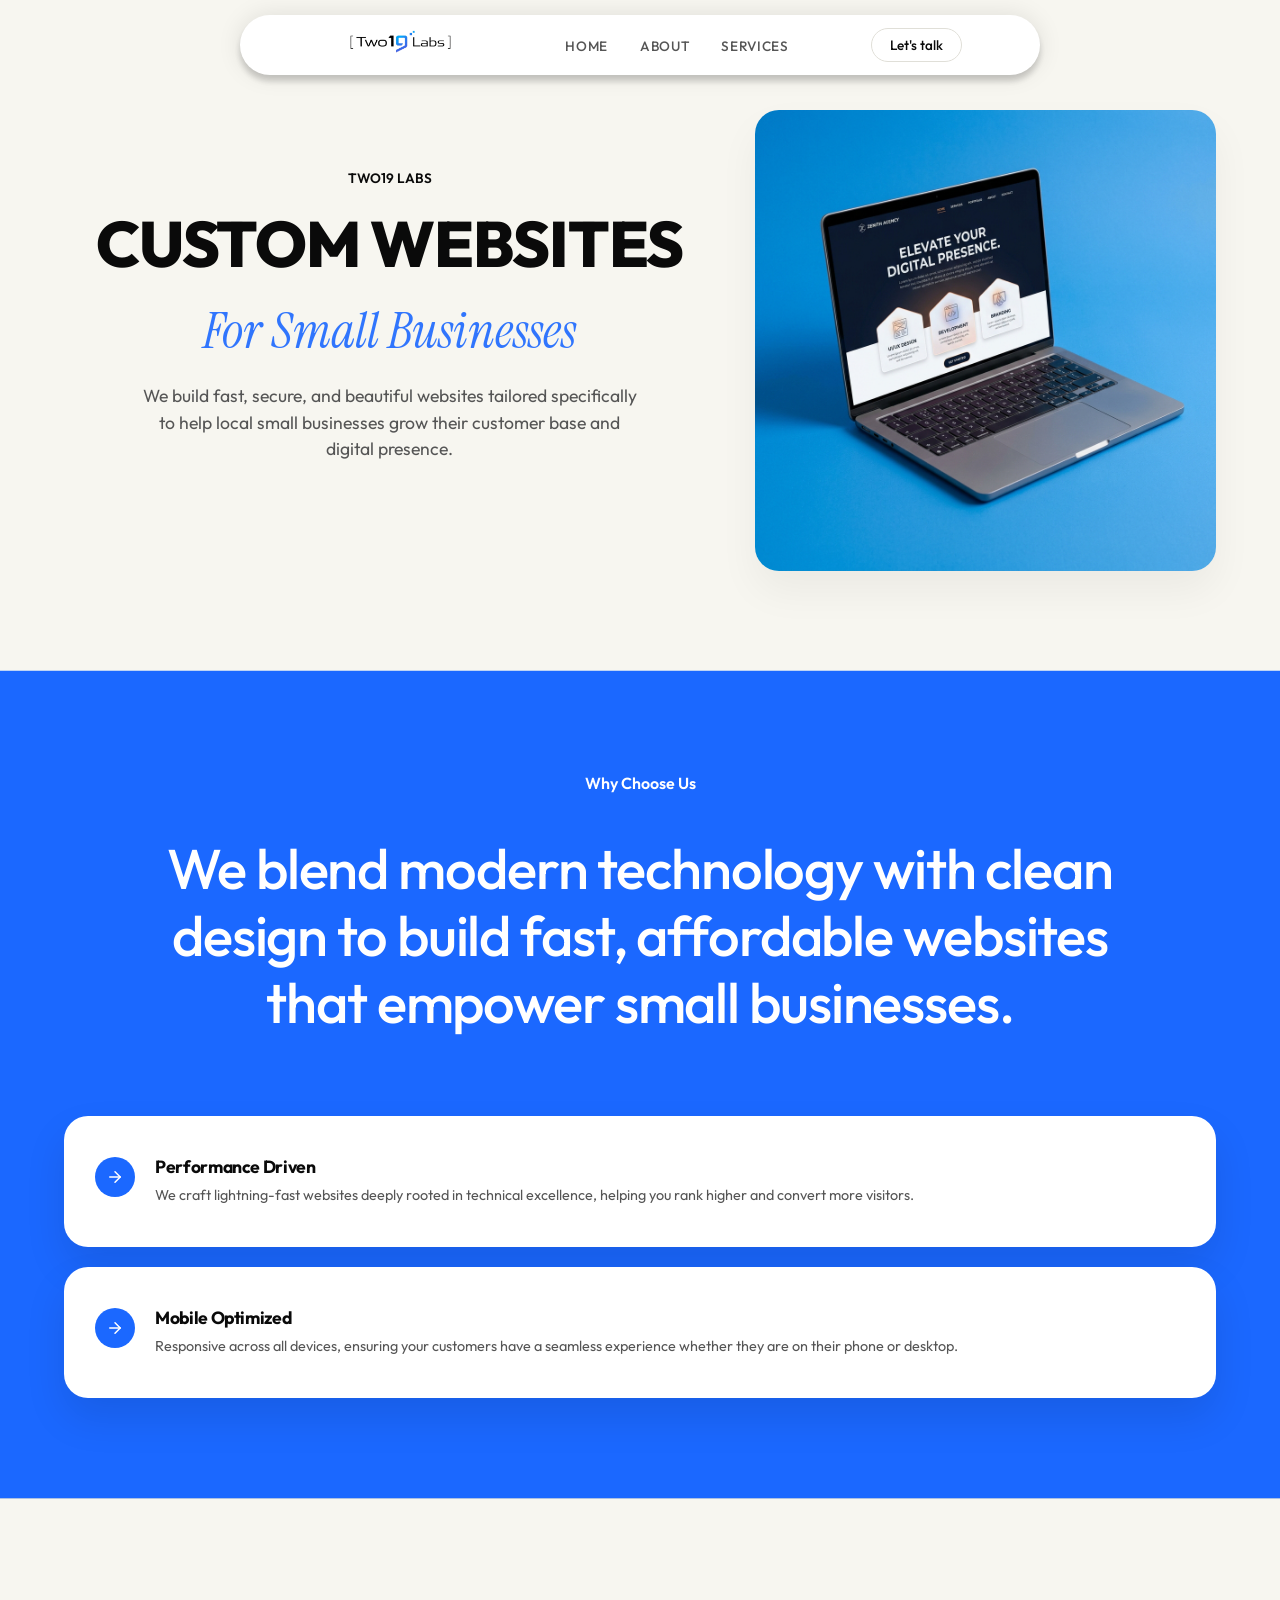
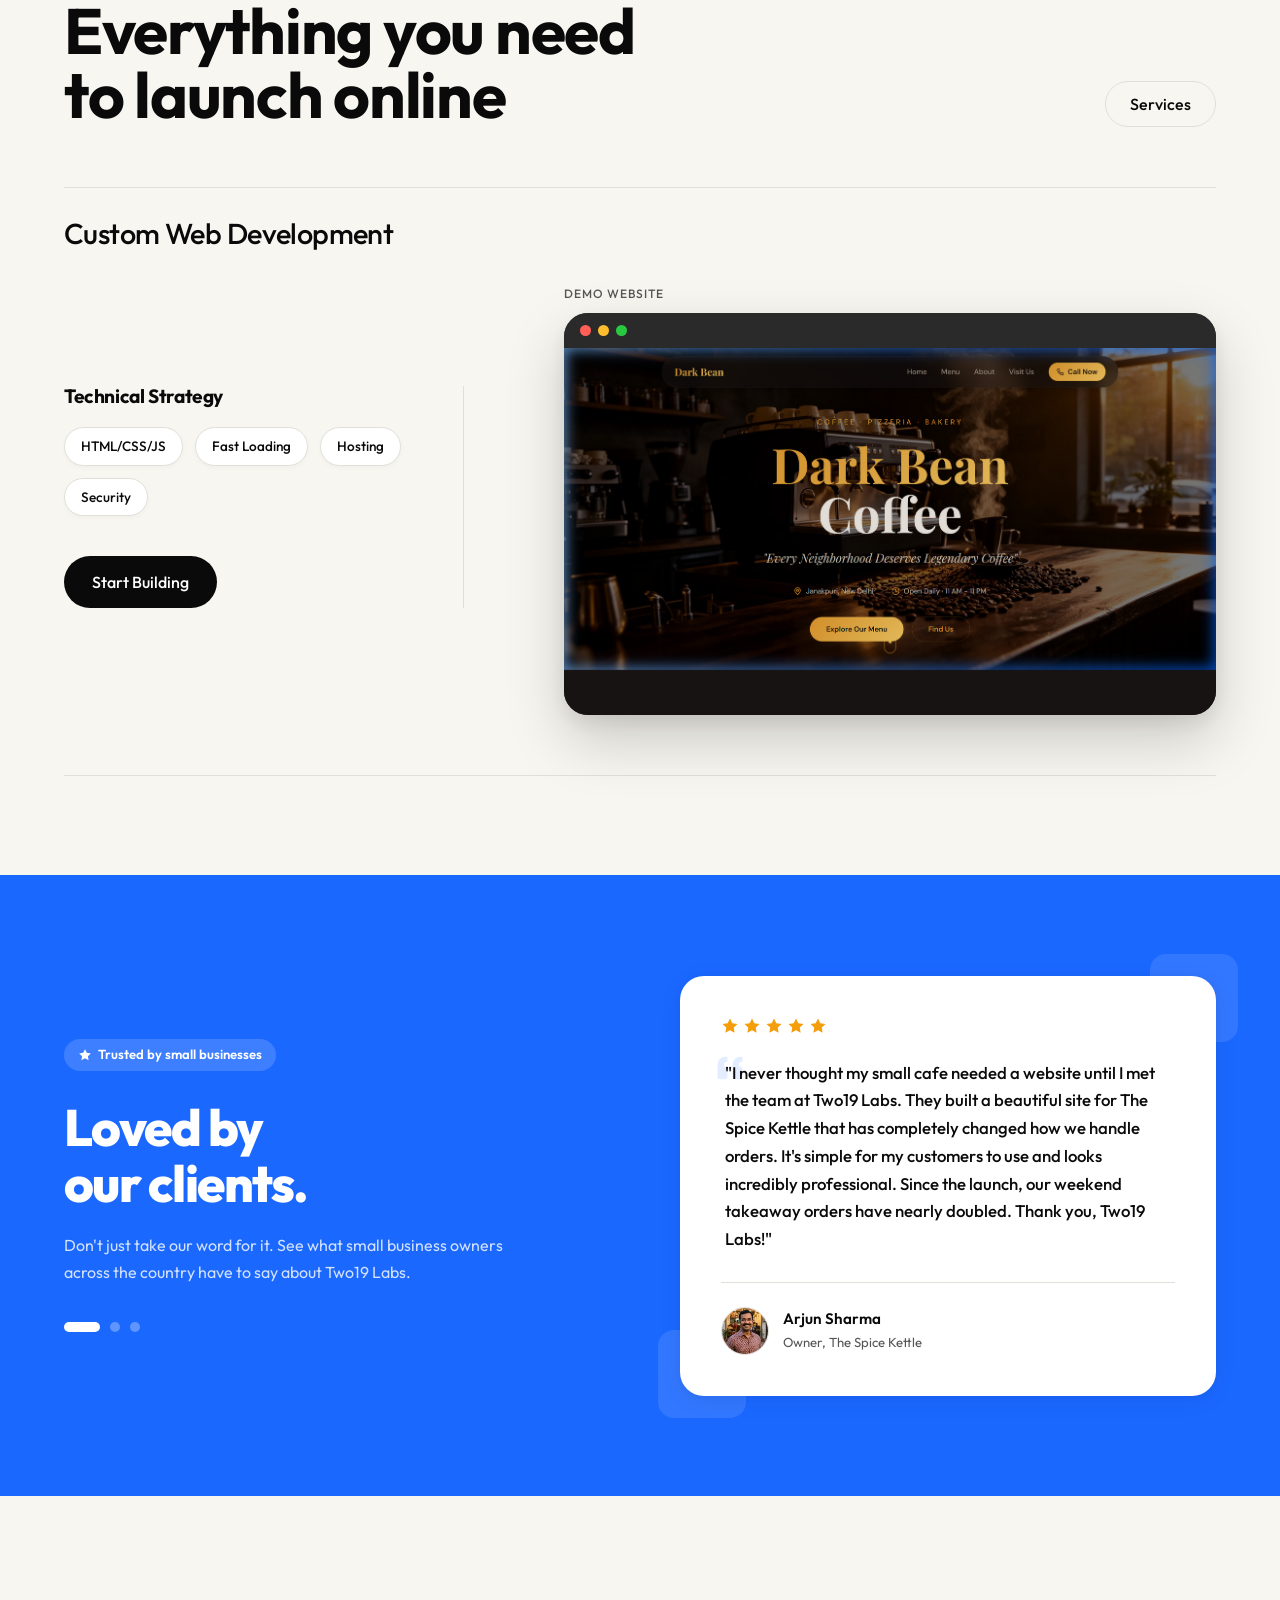
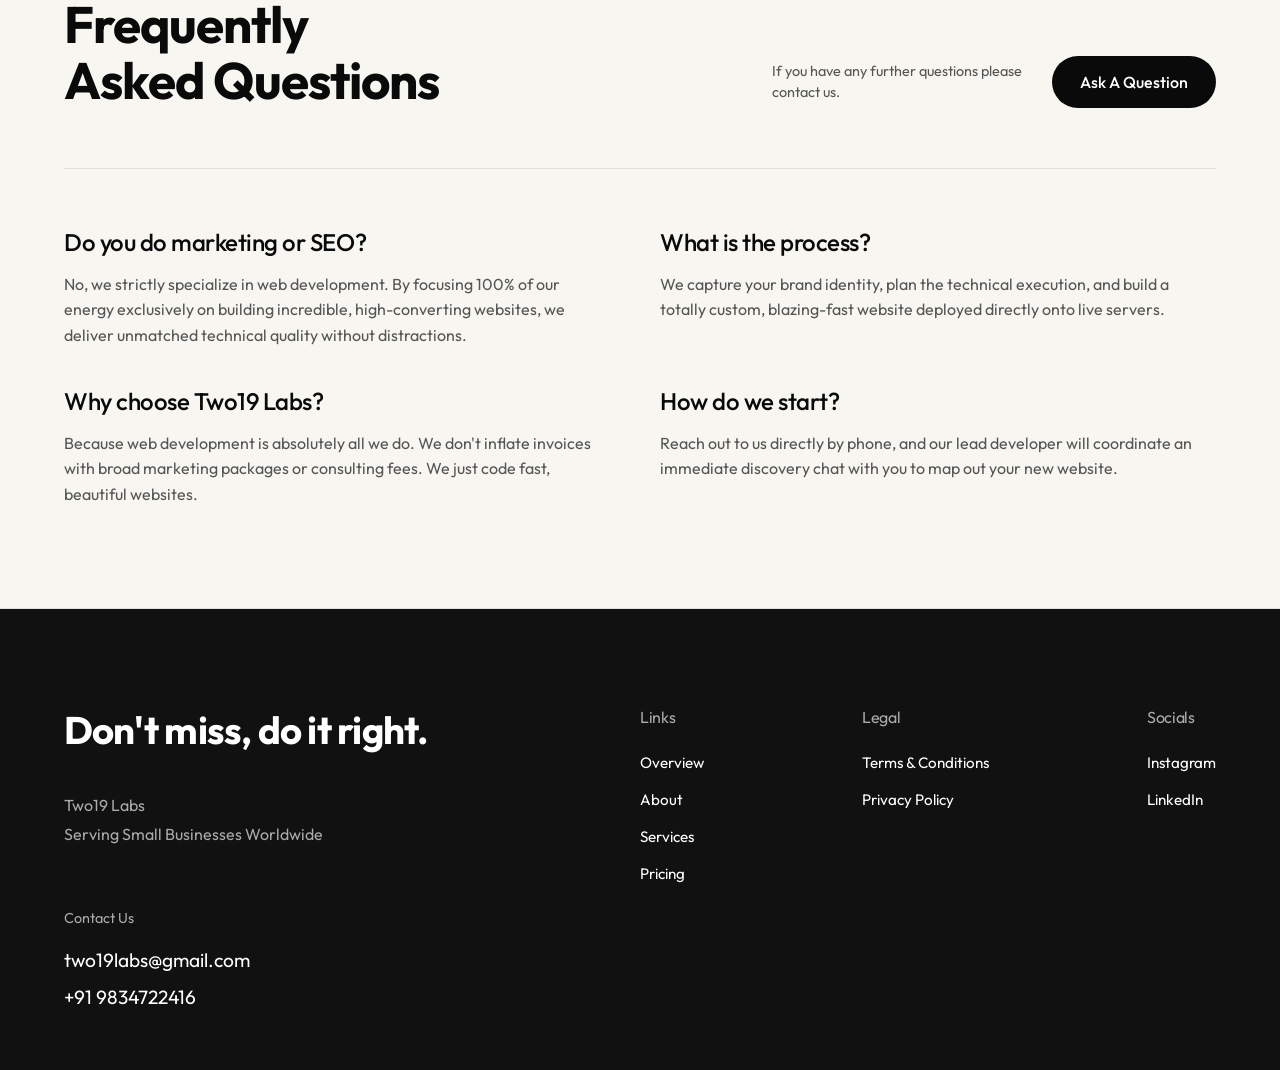
==== commit 7bb1111e: "Add About link to footer Links section Co-Authored-By: Claude Sonnet 4.6 <noreply@anthropic.com>" ====
--- a/index.html
+++ b/index.html
@@ -231,6 +231,7 @@
           <h4>Links</h4>
           <ul>
             <li><a href="index.html#home">Overview</a></li>
+            <li><a href="index.html#about">About</a></li>
             <li><a href="index.html#services">Services</a></li>
             <li><a href="index.html#pricing">Pricing</a></li>
           </ul>
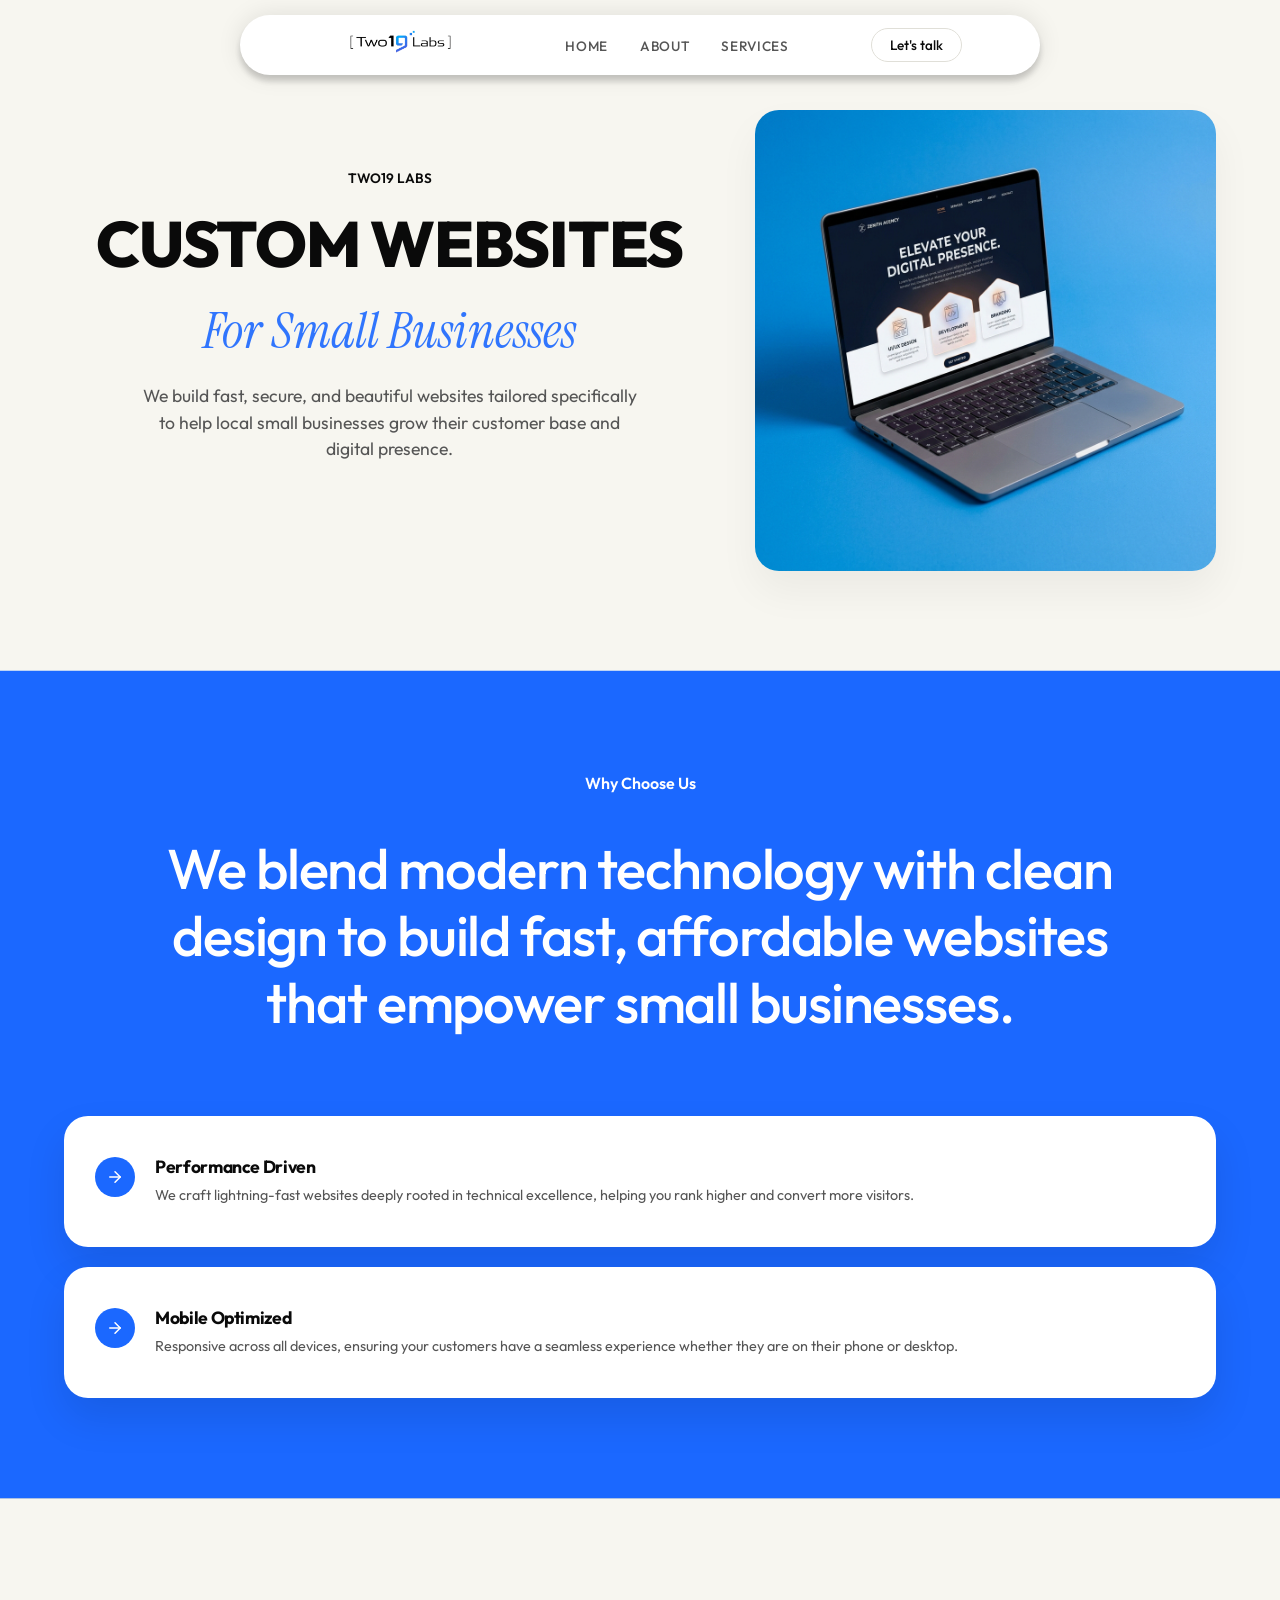
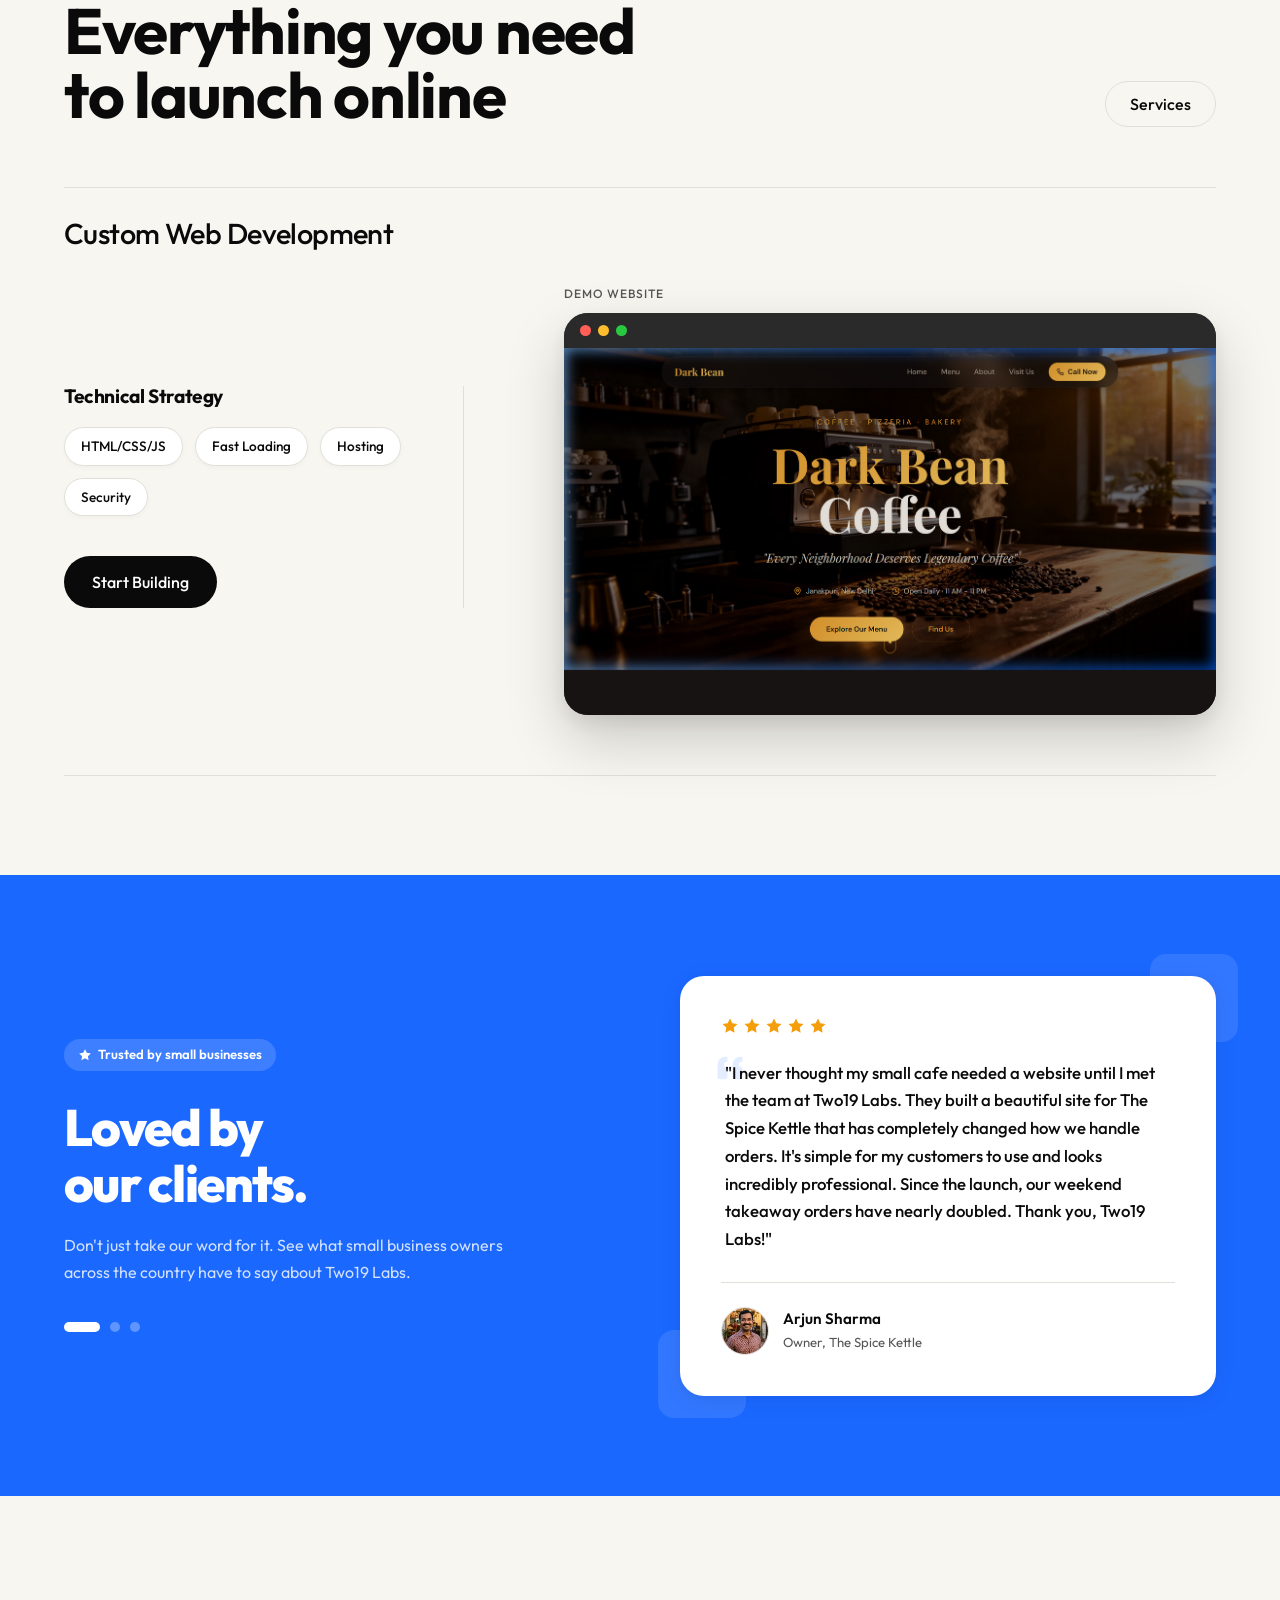
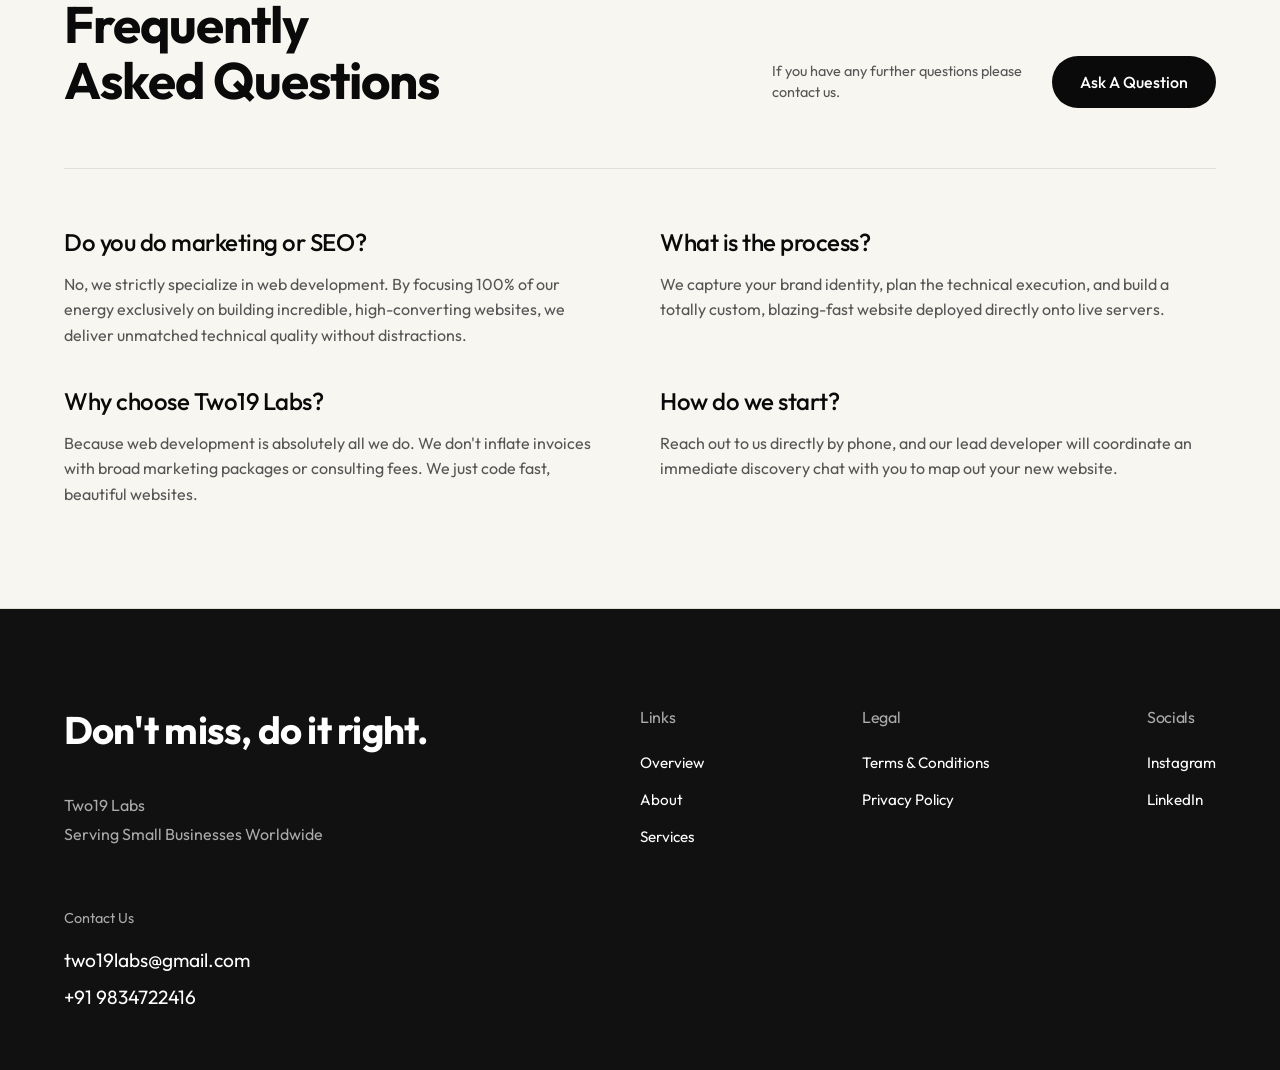
==== commit 1a9a2bec: "Remove Pricing link from footer Co-Authored-By: Claude Sonnet 4.6 <noreply@anthropic.com>" ====
--- a/index.html
+++ b/index.html
@@ -39,13 +39,13 @@
     <div class="glass-tint-layer"></div>
     <div class="glass-highlight-layer"></div>
     <div class="nav-container">
-      <a href="#home" class="logo-img-wrap" aria-label="Two19 Labs">
+      <a href="/" class="logo-img-wrap" aria-label="Two19 Labs">
         <img src="logo.png" alt="Two19 Labs" class="logo-img" />
       </a>
       <ul class="nav-links">
-        <li><a href="#home">HOME</a></li>
-        <li><a href="#about">ABOUT</a></li>
-        <li><a href="#services">SERVICES</a></li>
+        <li><a href="/">HOME</a></li>
+        <li><a href="/about">ABOUT</a></li>
+        <li><a href="/services">SERVICES</a></li>
       </ul>
       <div class="desktop-cta">
         <a href="tel:9834722416" class="btn btn-outline nav-btn">Let's talk</a>
@@ -60,9 +60,9 @@
   <div class="mobile-menu" id="mobileMenu">
     <button class="mobile-menu-close" aria-label="Close menu">&times;</button>
     <ul>
-      <li><a href="#home">Home</a></li>
-      <li><a href="#about">About</a></li>
-      <li><a href="#services">Services</a></li>
+      <li><a href="/">Home</a></li>
+      <li><a href="/about">About</a></li>
+      <li><a href="/services">Services</a></li>
       <li><a href="tel:9834722416">Let's talk</a></li>
     </ul>
   </div>
@@ -117,7 +117,7 @@
     <section class="services" id="services">
       <div class="services-header">
         <h2 class="services-title">Everything you need<br>to launch online</h2>
-        <a href="#services" class="btn btn-outline">Services</a>
+        <a href="/services" class="btn btn-outline">Services</a>
       </div>
       <div class="services-accordion">
         
@@ -230,10 +230,9 @@
         <div class="footer-col">
           <h4>Links</h4>
           <ul>
-            <li><a href="index.html#home">Overview</a></li>
-            <li><a href="index.html#about">About</a></li>
-            <li><a href="index.html#services">Services</a></li>
-            <li><a href="index.html#pricing">Pricing</a></li>
+            <li><a href="/">Overview</a></li>
+            <li><a href="/about">About</a></li>
+            <li><a href="/services">Services</a></li>
           </ul>
         </div>
         <div class="footer-col">
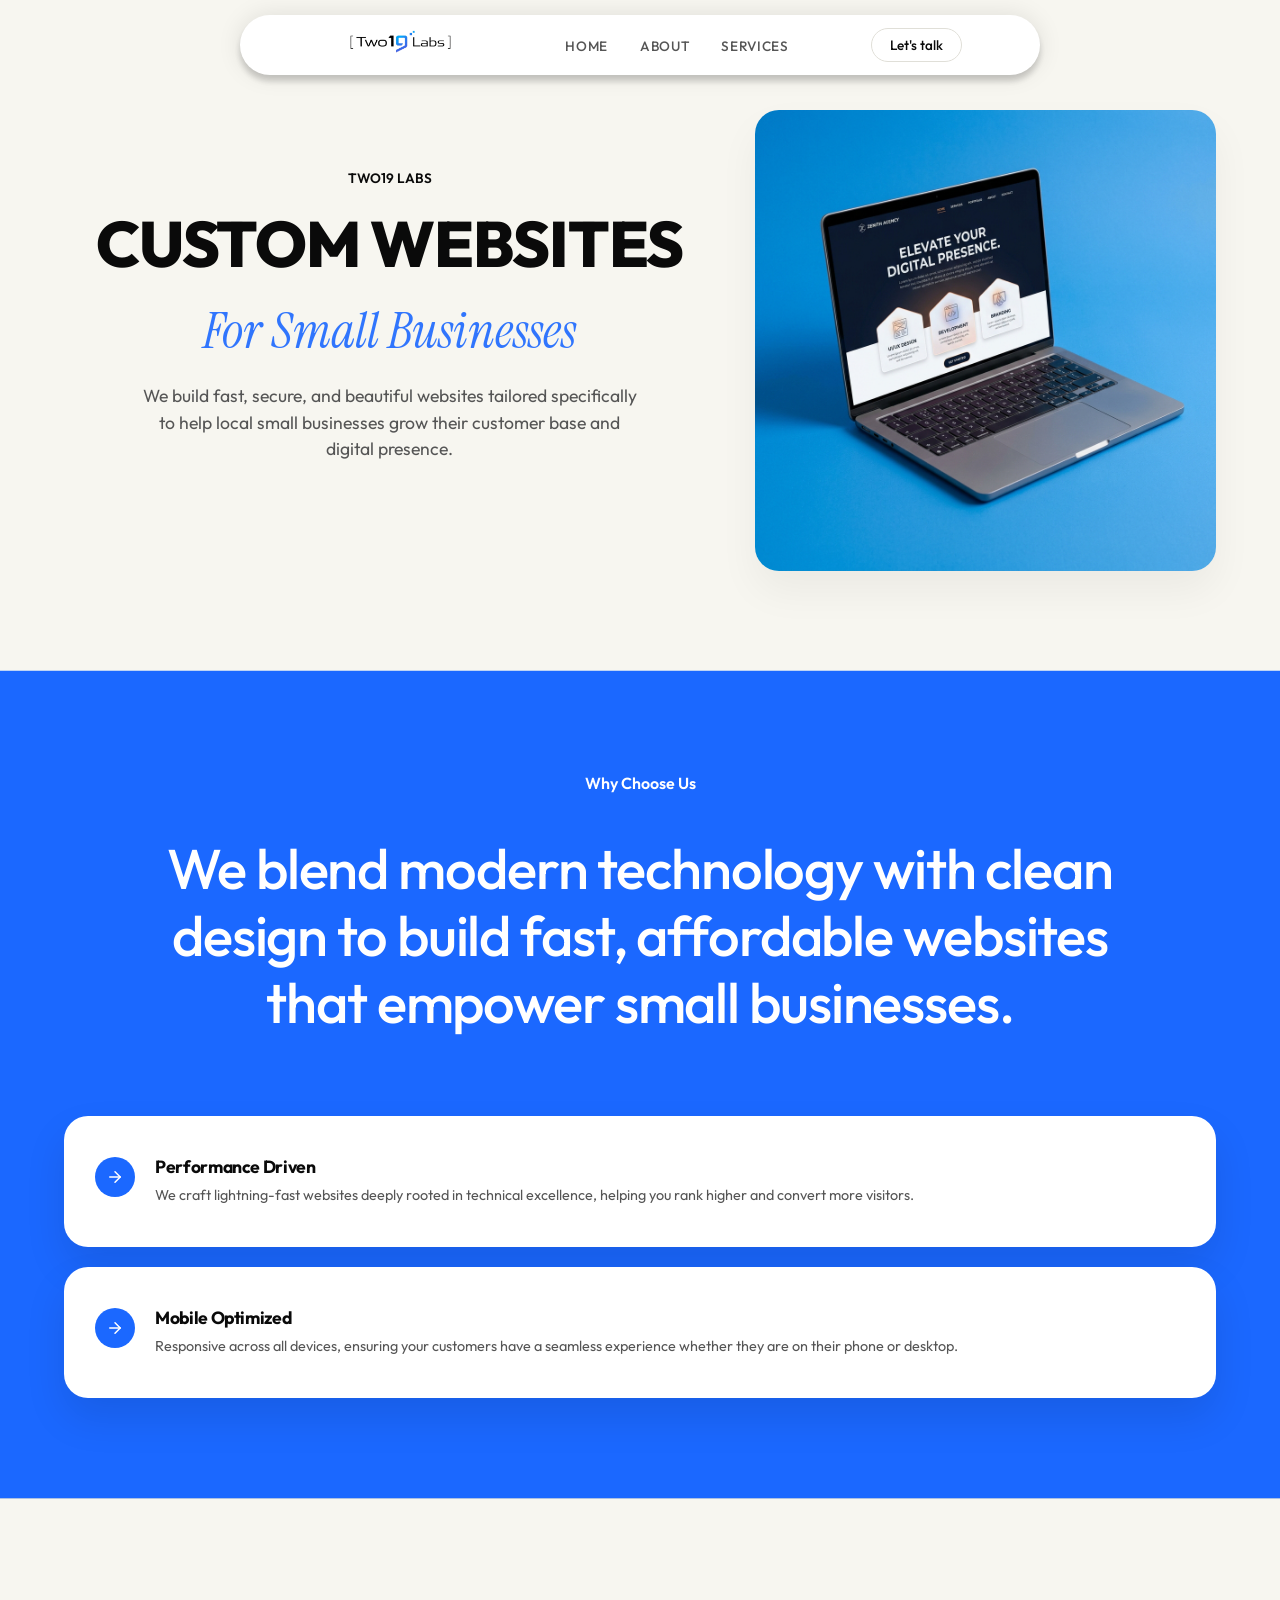
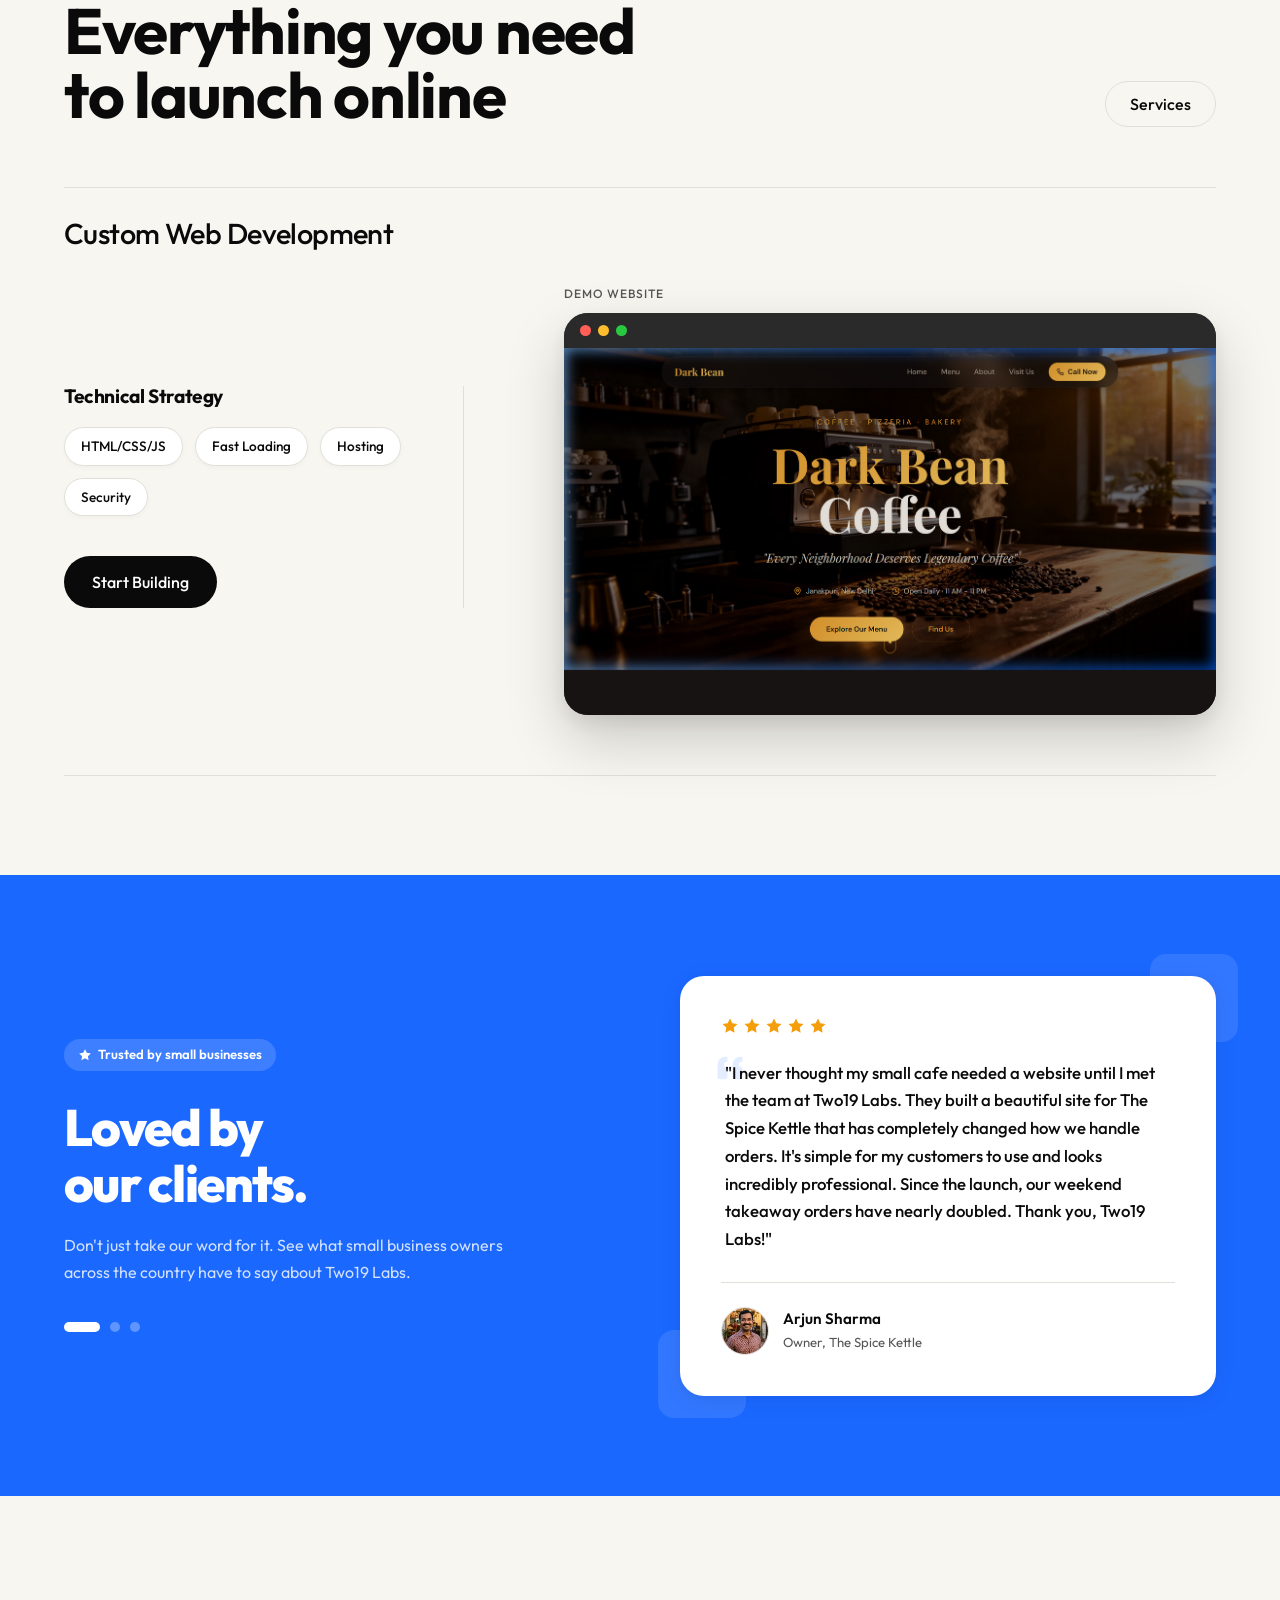
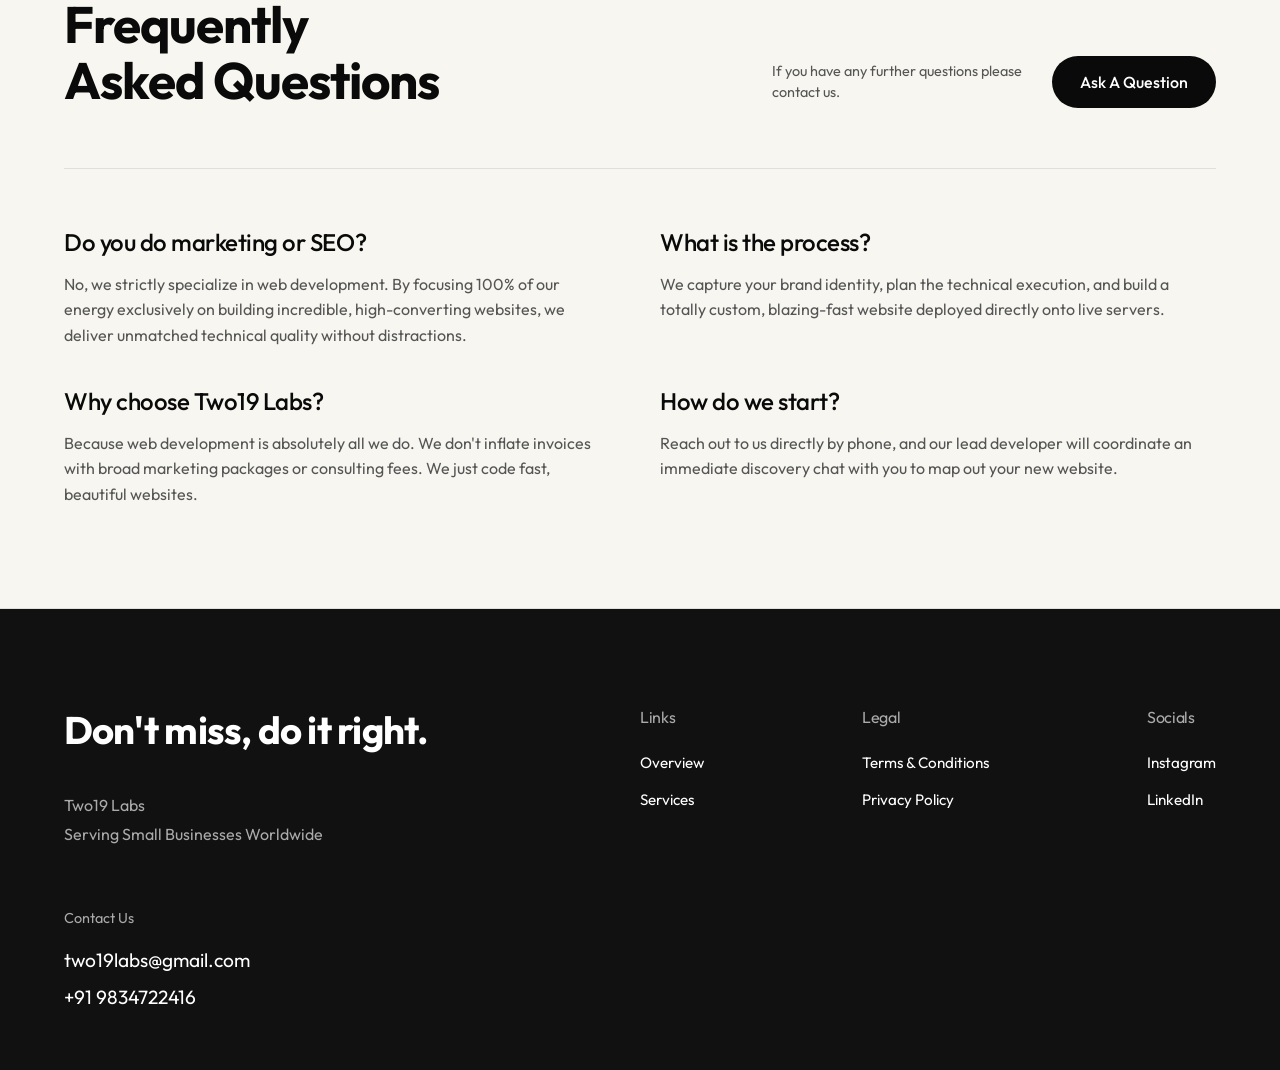
==== commit 1c56fe84: "Add floating WhatsApp FAB linked to +91 9834722416 Adds a fixed bottom-left WhatsApp button that sli" ====
--- a/index.html
+++ b/index.html
@@ -39,13 +39,13 @@
     <div class="glass-tint-layer"></div>
     <div class="glass-highlight-layer"></div>
     <div class="nav-container">
-      <a href="/" class="logo-img-wrap" aria-label="Two19 Labs">
+      <a href="#home" class="logo-img-wrap" aria-label="Two19 Labs">
         <img src="logo.png" alt="Two19 Labs" class="logo-img" />
       </a>
       <ul class="nav-links">
-        <li><a href="/">HOME</a></li>
-        <li><a href="/about">ABOUT</a></li>
-        <li><a href="/services">SERVICES</a></li>
+        <li><a href="#home">HOME</a></li>
+        <li><a href="#about">ABOUT</a></li>
+        <li><a href="#services">SERVICES</a></li>
       </ul>
       <div class="desktop-cta">
         <a href="tel:9834722416" class="btn btn-outline nav-btn">Let's talk</a>
@@ -60,9 +60,9 @@
   <div class="mobile-menu" id="mobileMenu">
     <button class="mobile-menu-close" aria-label="Close menu">&times;</button>
     <ul>
-      <li><a href="/">Home</a></li>
-      <li><a href="/about">About</a></li>
-      <li><a href="/services">Services</a></li>
+      <li><a href="#home">Home</a></li>
+      <li><a href="#about">About</a></li>
+      <li><a href="#services">Services</a></li>
       <li><a href="tel:9834722416">Let's talk</a></li>
     </ul>
   </div>
@@ -117,7 +117,7 @@
     <section class="services" id="services">
       <div class="services-header">
         <h2 class="services-title">Everything you need<br>to launch online</h2>
-        <a href="/services" class="btn btn-outline">Services</a>
+        <a href="#services" class="btn btn-outline">Services</a>
       </div>
       <div class="services-accordion">
         
@@ -230,9 +230,8 @@
         <div class="footer-col">
           <h4>Links</h4>
           <ul>
-            <li><a href="/">Overview</a></li>
-            <li><a href="/about">About</a></li>
-            <li><a href="/services">Services</a></li>
+            <li><a href="index.html#home">Overview</a></li>
+            <li><a href="index.html#services">Services</a></li>
           </ul>
         </div>
         <div class="footer-col">
@@ -253,6 +252,21 @@
     </div>
   </footer>
 
+  <!-- Floating WhatsApp Button -->
+  <a
+    href="https://wa.me/919834722416"
+    class="whatsapp-fab"
+    id="whatsappFab"
+    target="_blank"
+    rel="noopener noreferrer"
+    aria-label="Chat on WhatsApp"
+  >
+    <svg xmlns="http://www.w3.org/2000/svg" width="28" height="28" viewBox="0 0 24 24" fill="white" aria-hidden="true">
+      <path d="M17.472 14.382c-.297-.149-1.758-.867-2.03-.967-.273-.099-.471-.148-.67.15-.197.297-.767.966-.94 1.164-.173.199-.347.223-.644.075-.297-.15-1.255-.463-2.39-1.475-.883-.788-1.48-1.761-1.653-2.059-.173-.297-.018-.458.13-.606.134-.133.298-.347.446-.52.149-.174.198-.298.298-.497.099-.198.05-.371-.025-.52-.075-.149-.669-1.612-.916-2.207-.242-.579-.487-.5-.669-.51-.173-.008-.371-.01-.57-.01-.198 0-.52.074-.792.372-.272.297-1.04 1.016-1.04 2.479 0 1.462 1.065 2.875 1.213 3.074.149.198 2.096 3.2 5.077 4.487.709.306 1.262.489 1.694.625.712.227 1.36.195 1.871.118.571-.085 1.758-.719 2.006-1.413.248-.694.248-1.289.173-1.413-.074-.124-.272-.198-.57-.347m-5.421 7.403h-.004a9.87 9.87 0 01-5.031-1.378l-.361-.214-3.741.982.998-3.648-.235-.374a9.86 9.86 0 01-1.51-5.26c.001-5.45 4.436-9.884 9.888-9.884 2.64 0 5.122 1.03 6.988 2.898a9.825 9.825 0 012.893 6.994c-.003 5.45-4.437 9.884-9.885 9.884m8.413-18.297A11.815 11.815 0 0012.05 0C5.495 0 .16 5.335.157 11.892c0 2.096.547 4.142 1.588 5.945L.057 24l6.305-1.654a11.882 11.882 0 005.683 1.448h.005c6.554 0 11.89-5.335 11.893-11.893a11.821 11.821 0 00-3.48-8.413Z"/>
+    </svg>
+    <span class="whatsapp-fab-label">WhatsApp Us</span>
+  </a>
+
   <script src="script.js"></script>
 </body>
 </html>
--- a/style.css
+++ b/style.css
@@ -1063,3 +1063,77 @@
   .footer-right { display: flex; flex-direction: row; flex-wrap: wrap; gap: 36px 24px; }
   .footer-col { min-width: 120px; }
 }
+
+/* ================= WHATSAPP FAB ================= */
+.whatsapp-fab {
+  position: fixed;
+  bottom: 28px;
+  left: 28px;
+  z-index: 9999;
+  display: flex;
+  align-items: center;
+  gap: 10px;
+  background: #25D366;
+  color: #fff;
+  border-radius: 100px;
+  padding: 14px 20px 14px 16px;
+  text-decoration: none;
+  font-family: var(--font-body);
+  font-size: 0.875rem;
+  font-weight: 600;
+  letter-spacing: 0.01em;
+  box-shadow:
+    0 4px 24px 0 rgba(37, 211, 102, 0.32),
+    0 2px 8px 0 rgba(0, 0, 0, 0.12);
+  opacity: 0;
+  transform: translateY(20px);
+  pointer-events: none;
+  transition:
+    opacity 0.35s cubic-bezier(0.34, 1.56, 0.64, 1),
+    transform 0.35s cubic-bezier(0.34, 1.56, 0.64, 1),
+    box-shadow 0.2s ease,
+    background 0.2s ease;
+}
+
+.whatsapp-fab.fab-visible {
+  opacity: 1;
+  transform: translateY(0);
+  pointer-events: auto;
+}
+
+.whatsapp-fab:hover {
+  background: #1ebe5a;
+  box-shadow:
+    0 8px 32px 0 rgba(37, 211, 102, 0.42),
+    0 2px 8px 0 rgba(0, 0, 0, 0.14);
+  transform: translateY(-2px);
+}
+
+.whatsapp-fab:active {
+  transform: translateY(0px) scale(0.97);
+  box-shadow:
+    0 2px 12px 0 rgba(37, 211, 102, 0.28),
+    0 1px 4px 0 rgba(0, 0, 0, 0.10);
+}
+
+.whatsapp-fab:focus-visible {
+  outline: 3px solid rgba(37, 211, 102, 0.6);
+  outline-offset: 3px;
+}
+
+.whatsapp-fab svg {
+  flex-shrink: 0;
+}
+
+.whatsapp-fab-label {
+  white-space: nowrap;
+}
+
+@media (max-width: 480px) {
+  .whatsapp-fab {
+    bottom: 20px;
+    left: 20px;
+    padding: 13px 16px 13px 14px;
+    font-size: 0.82rem;
+  }
+}
